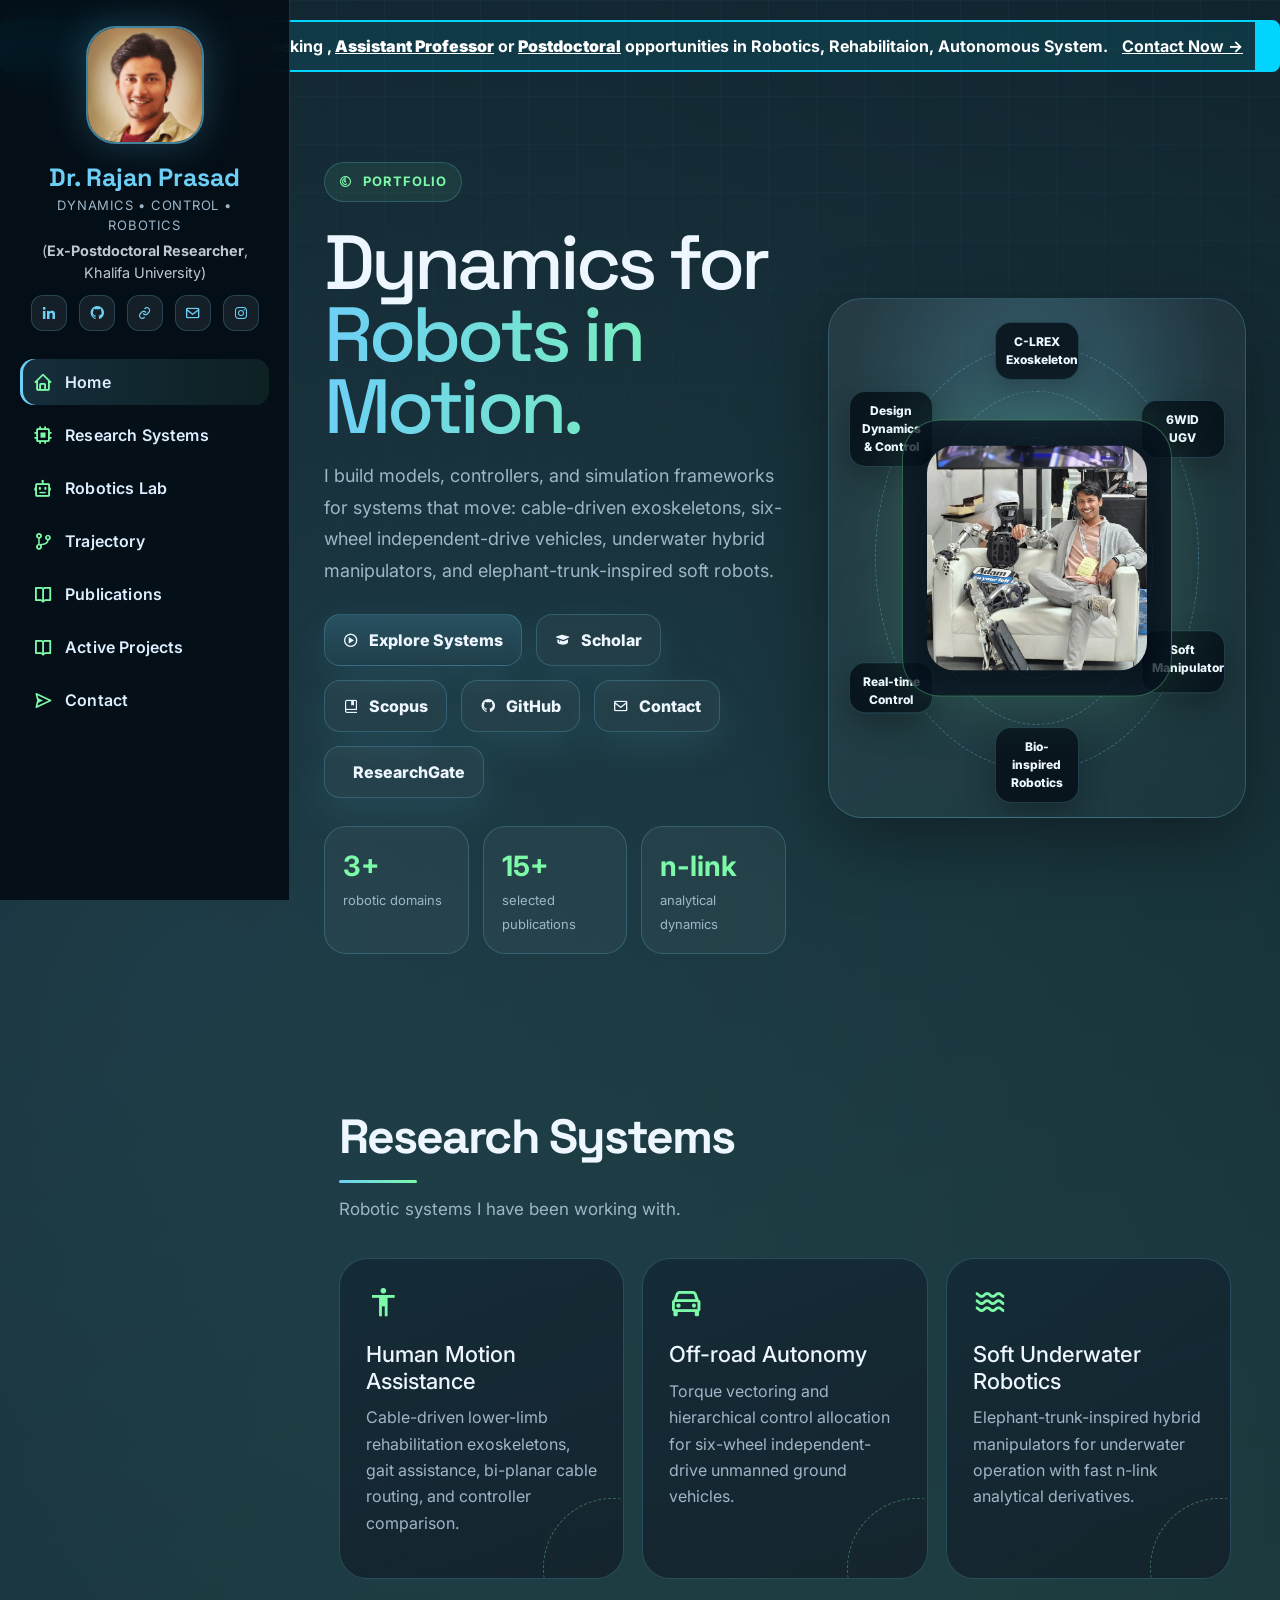
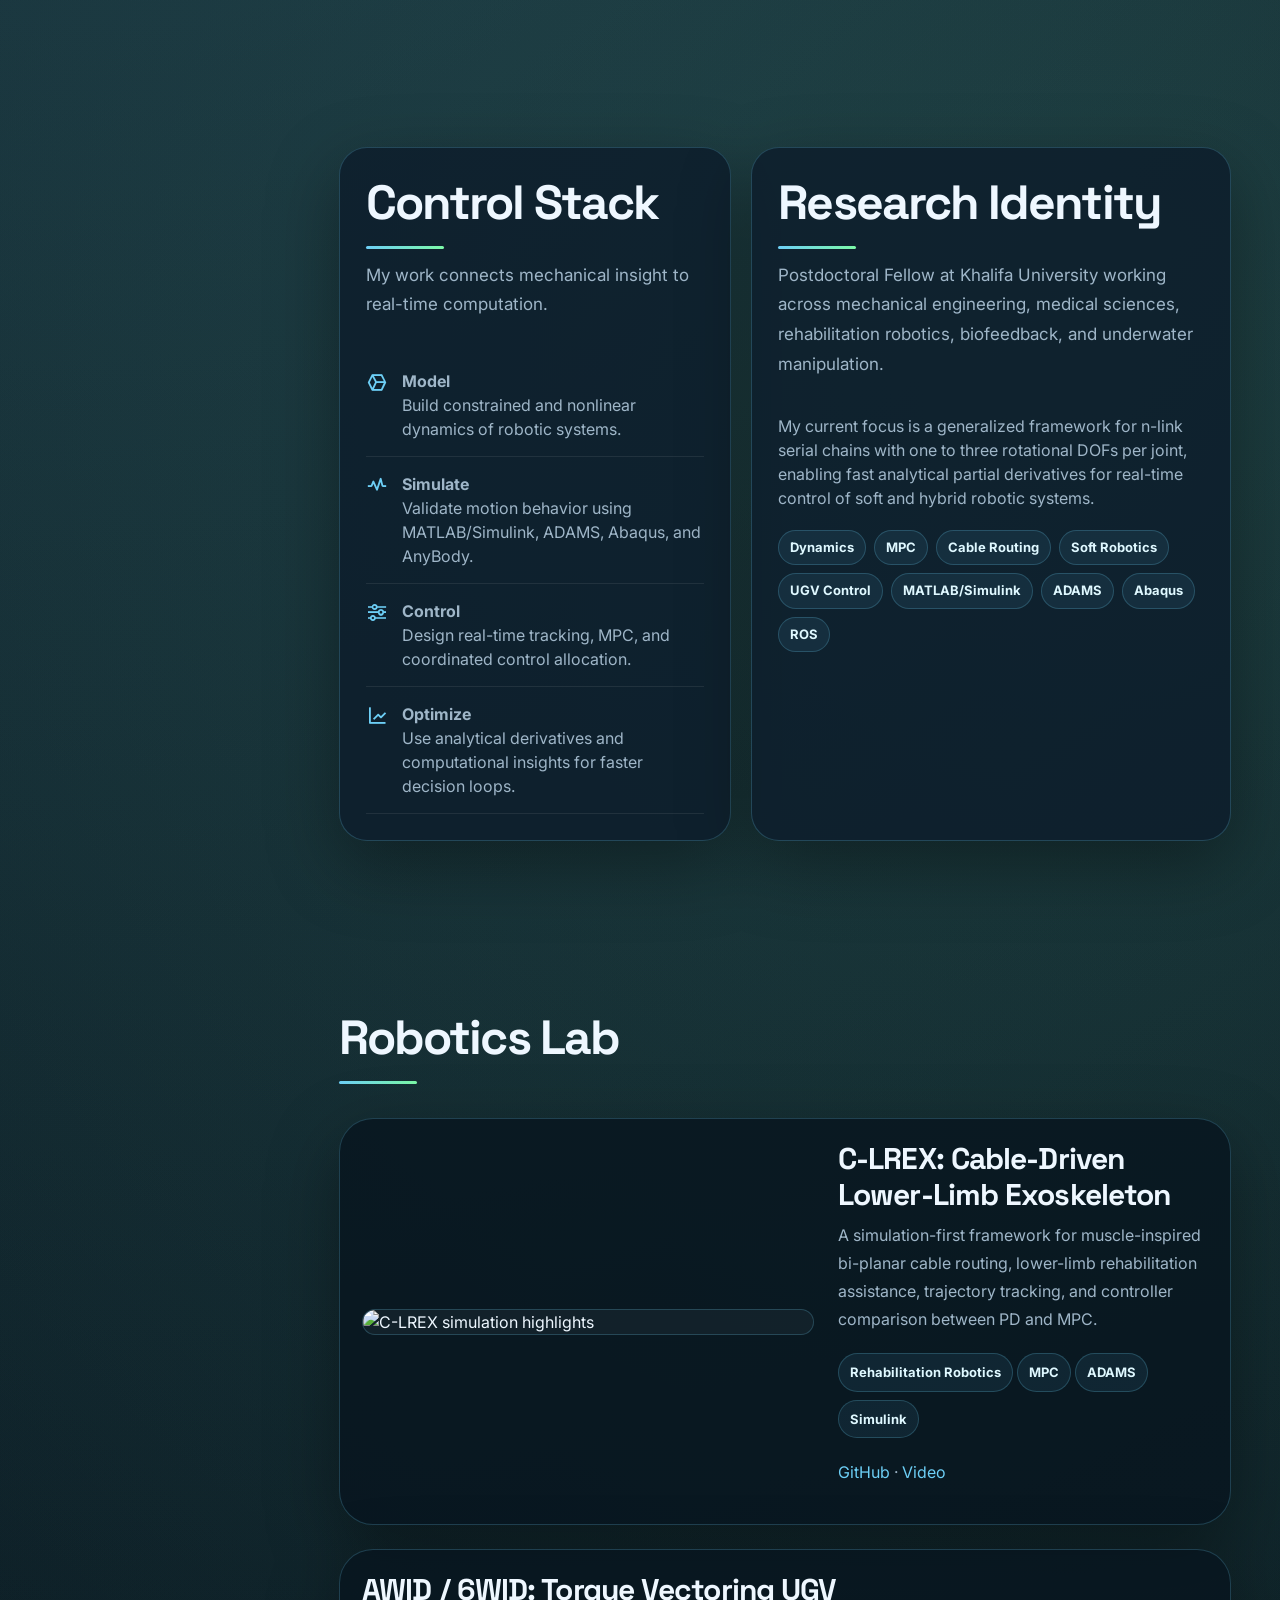
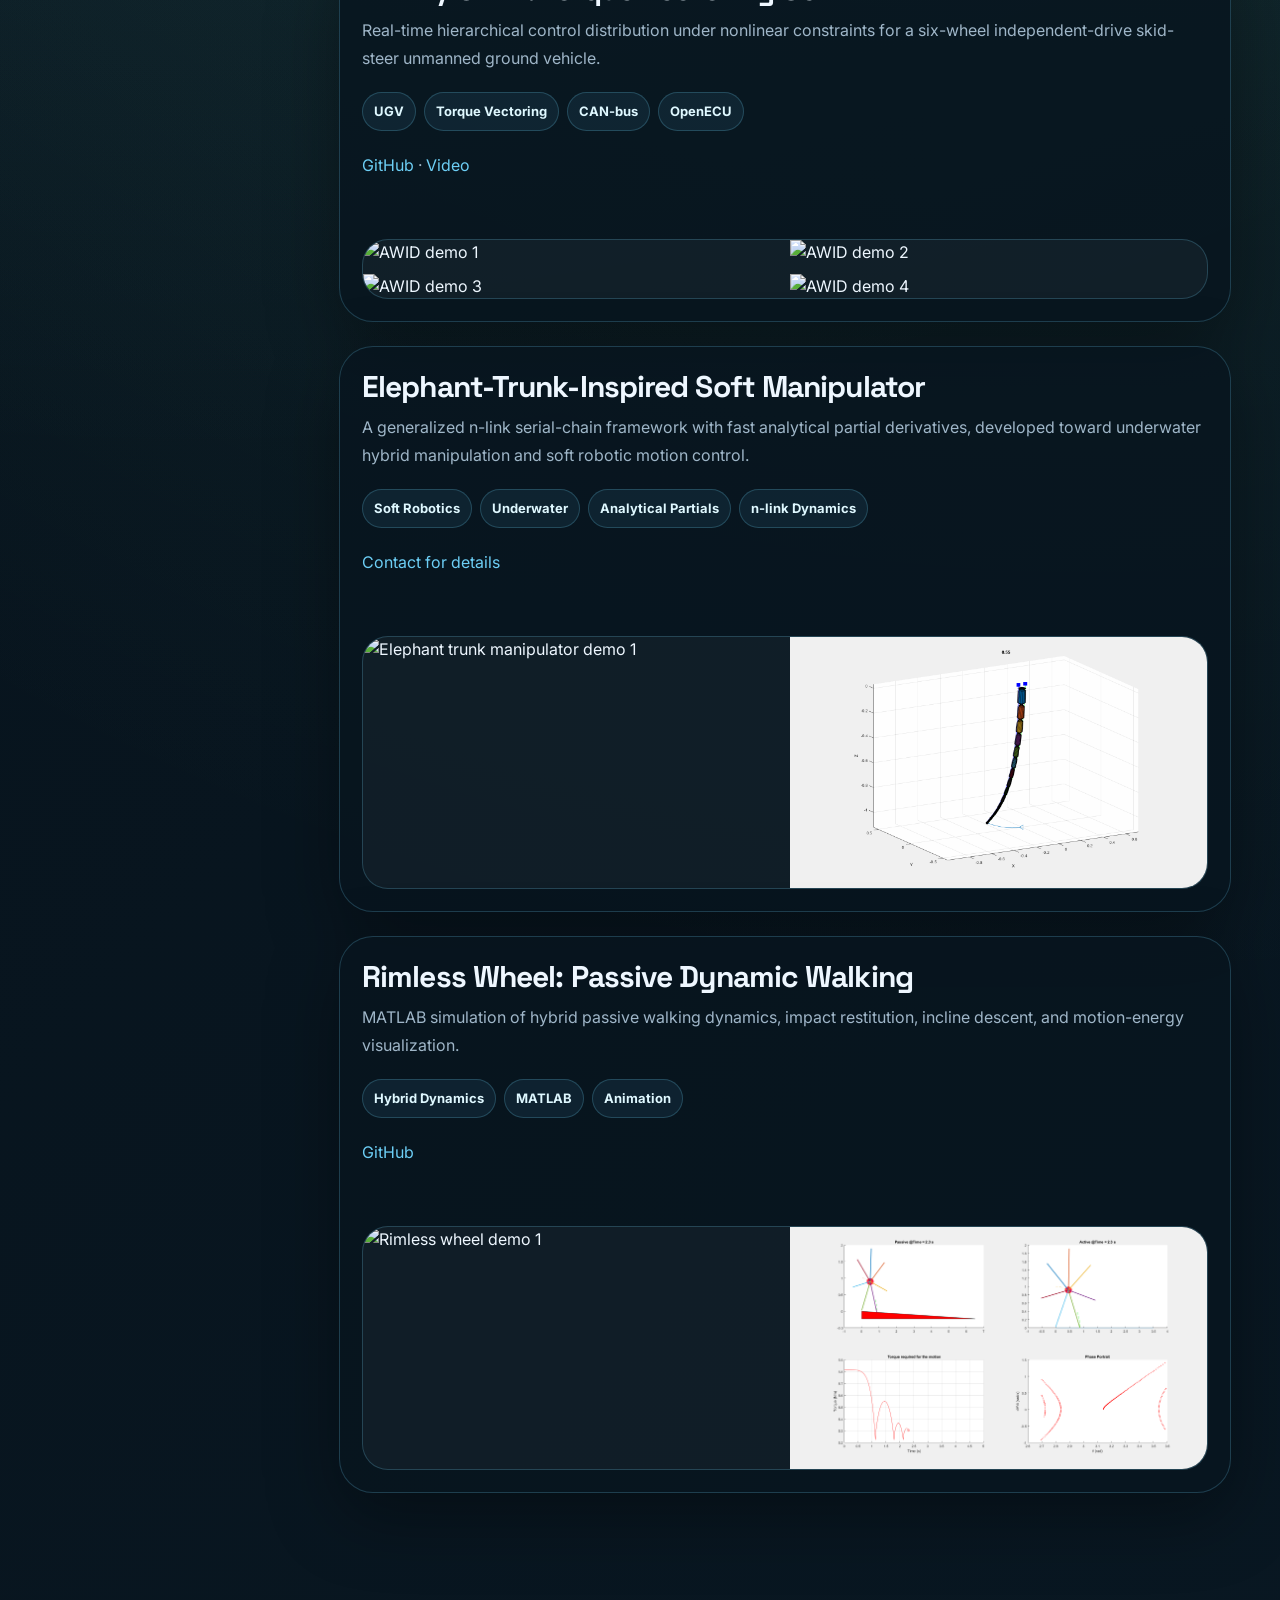
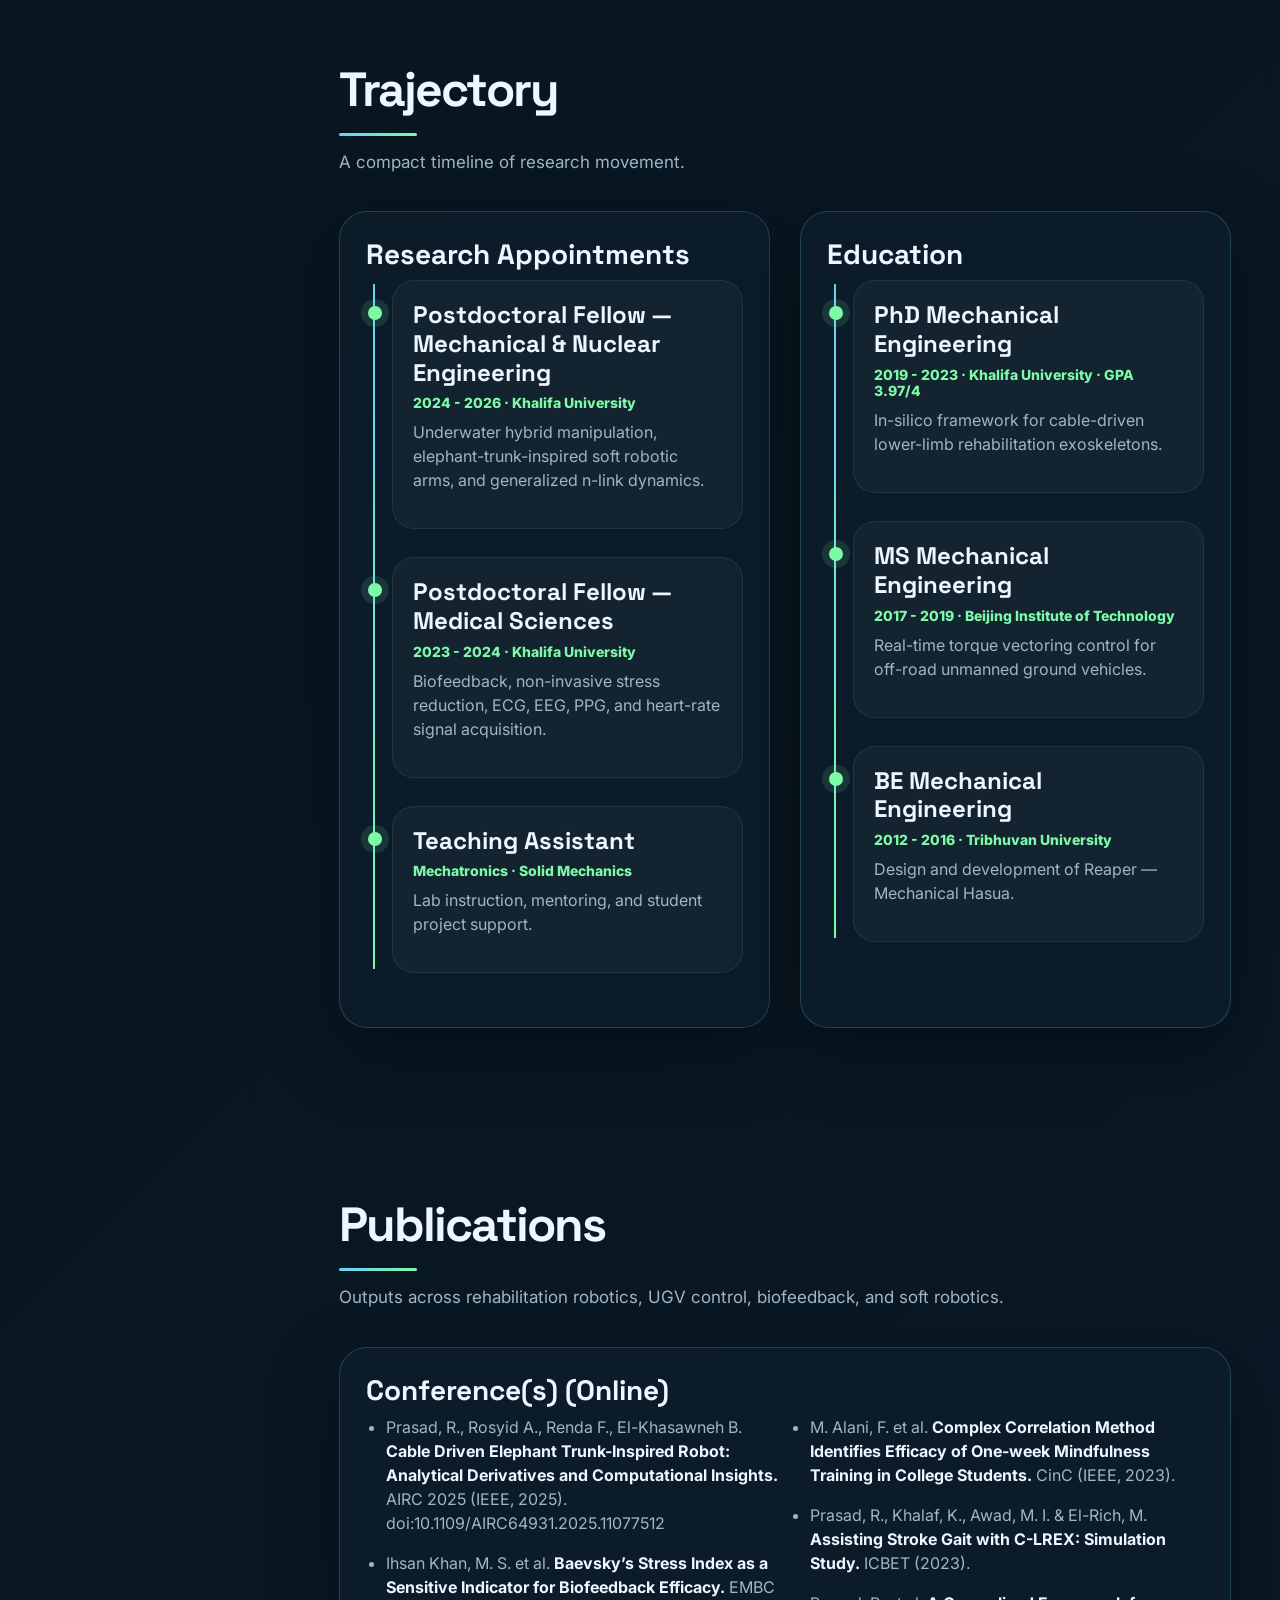
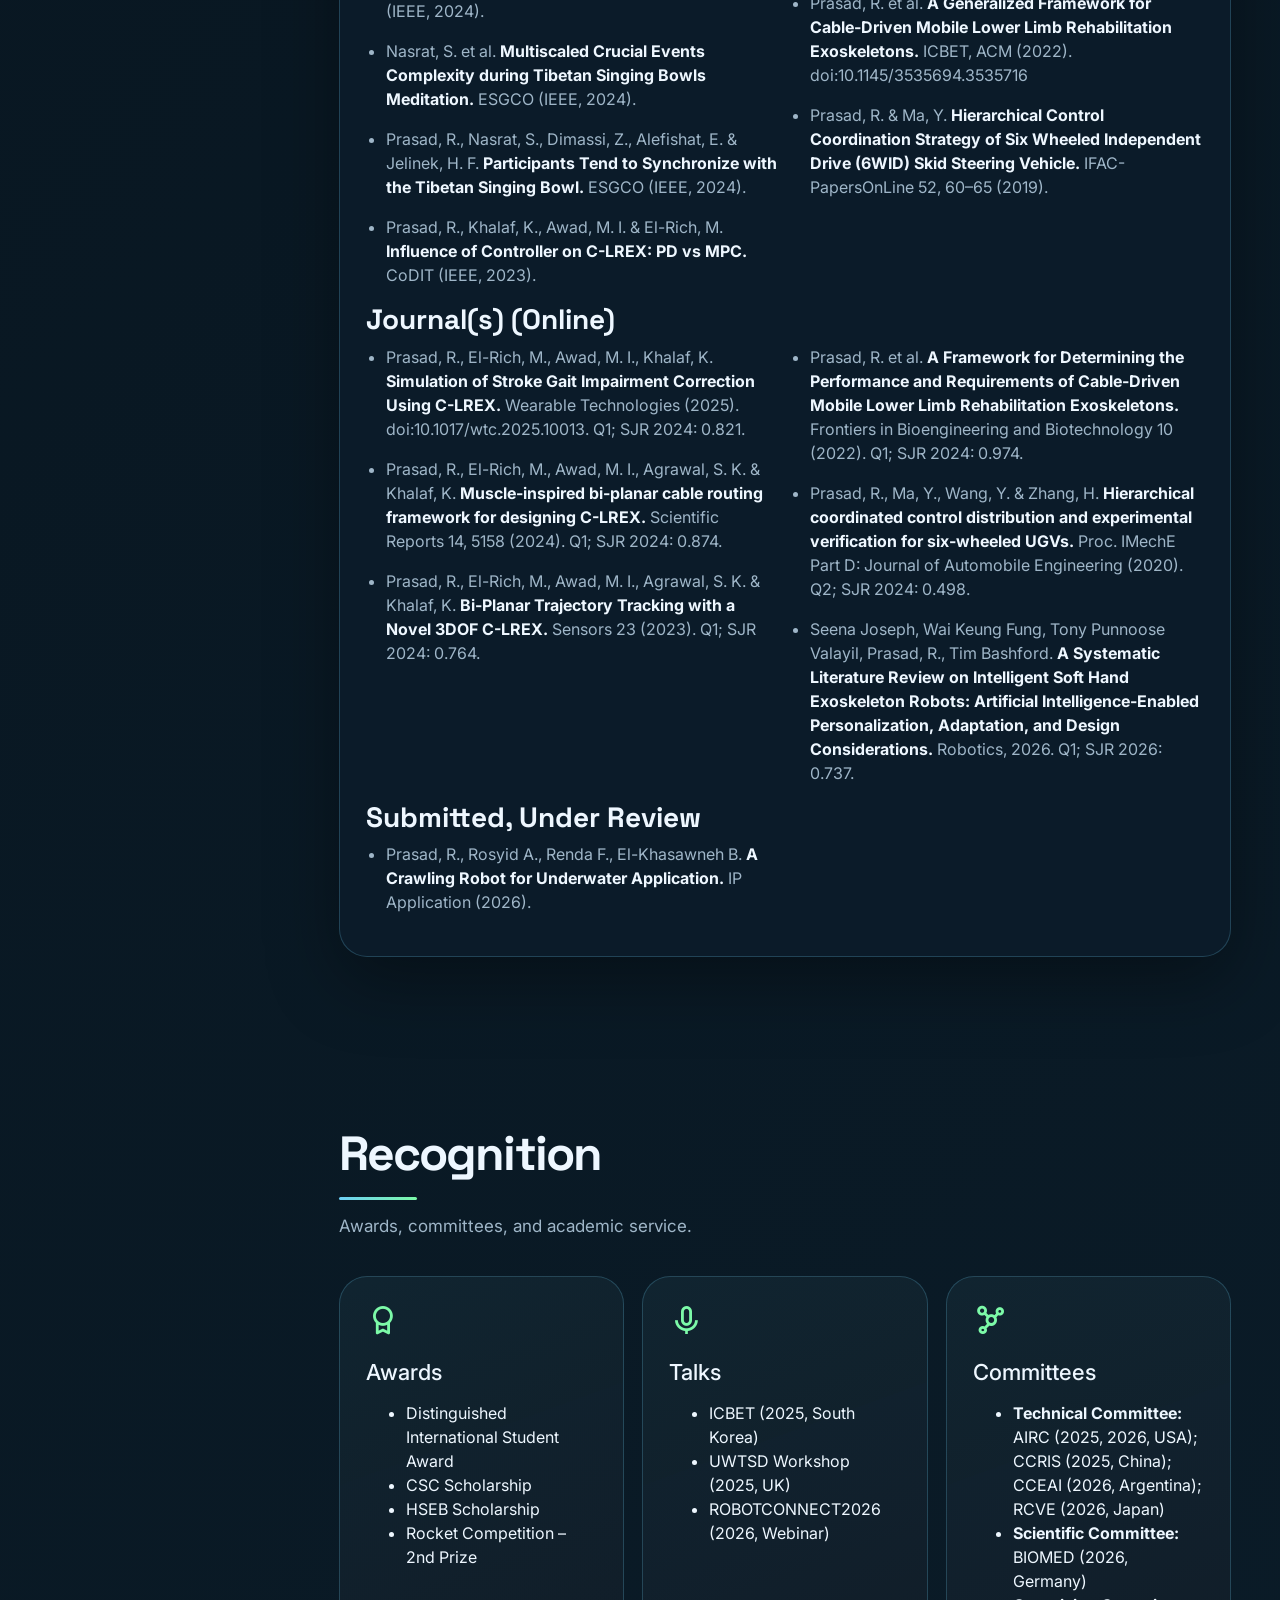
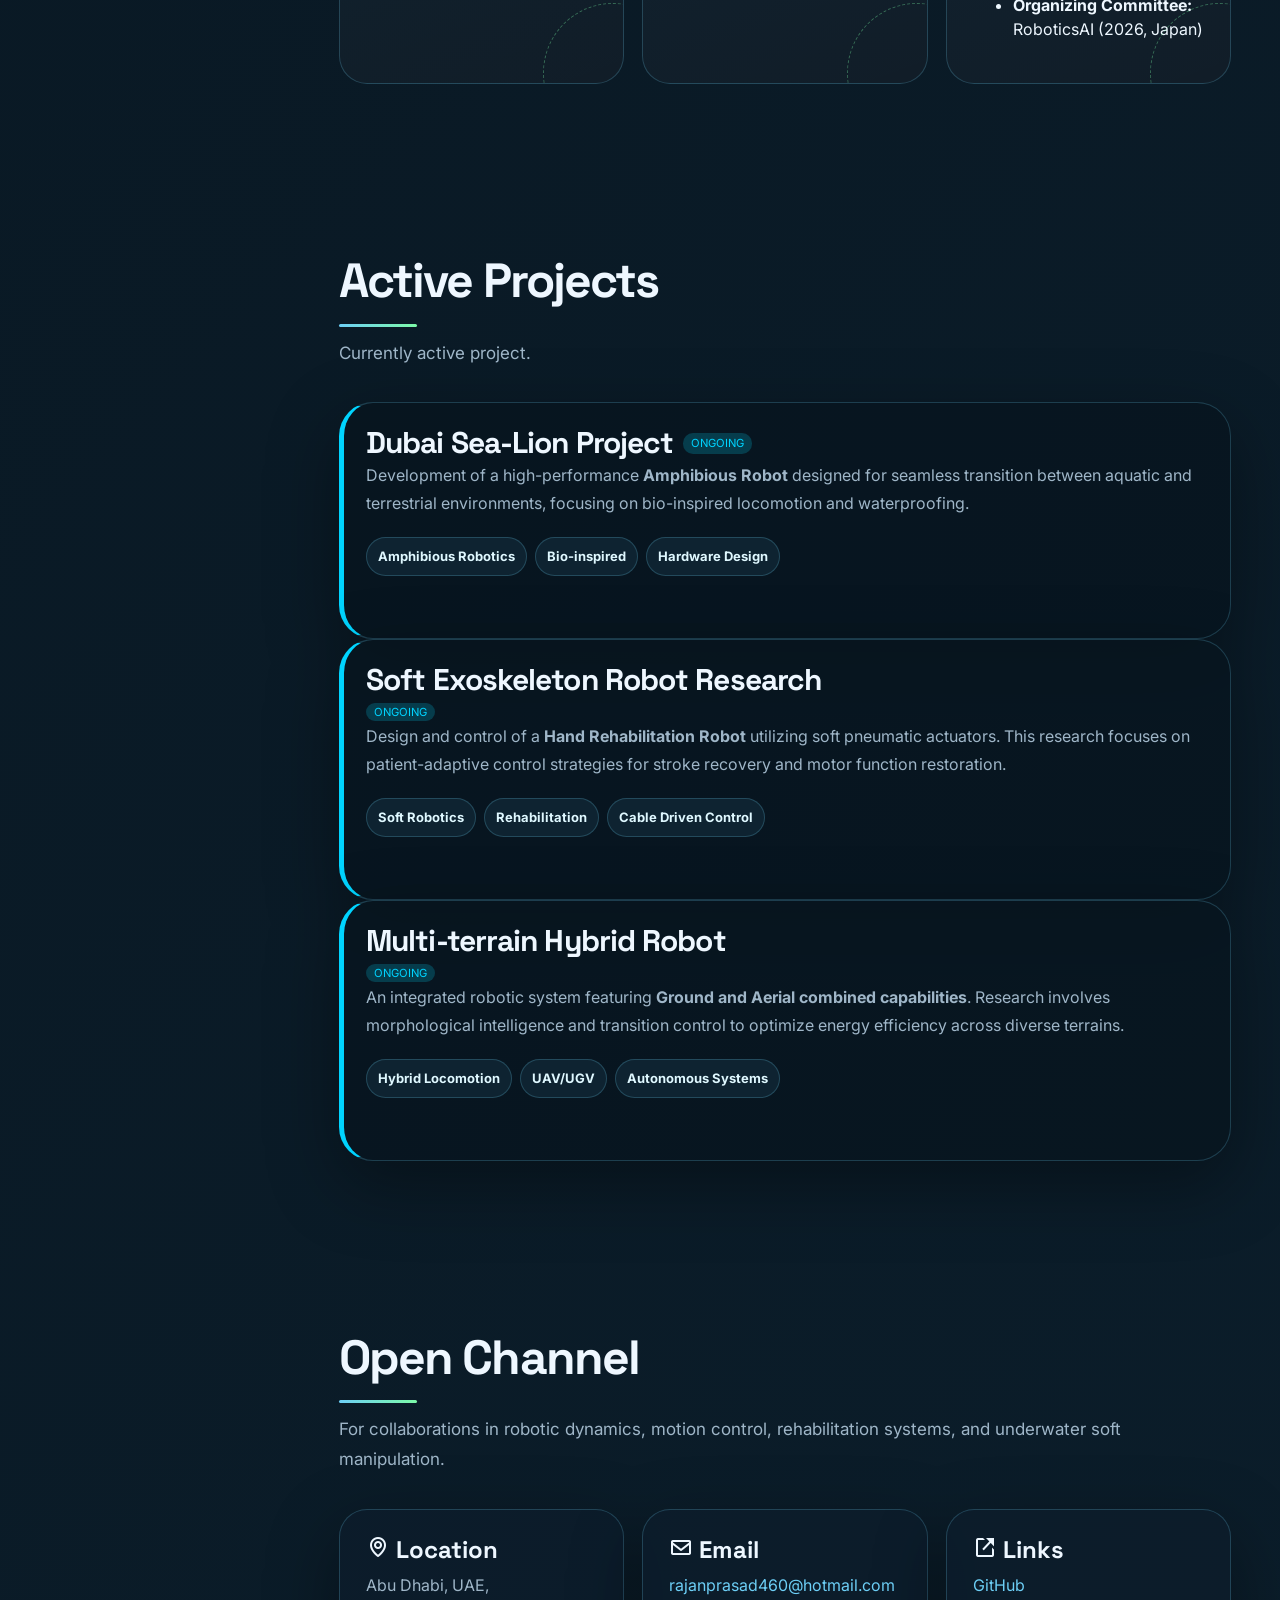
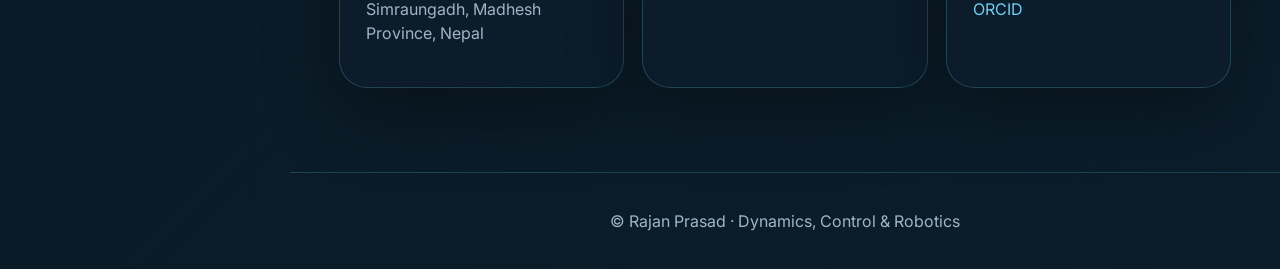
==== test2.html @ cb993a1a "Webpage Layout updated." ====
<!DOCTYPE html>
<html lang="en">
  <head>
    <meta charset="utf-8" />
    <meta content="width=device-width, initial-scale=1.0" name="viewport" />

    <title>Dr. Rajan Prasad | Robotics, Dynamics & Control</title>
    <meta
      content="Research portfolio of Dr. Rajan Prasad — dynamics, control, robotics, exoskeletons, underwater manipulation, and soft robotic systems."
      name="description"
    />
    <meta
      content="Rajan Prasad, robotics, dynamics, motion control, exoskeleton, soft manipulator, C-LREX, AWID, underwater robotics"
      name="keywords"
    />

    <link href="assets/img/favicon.ico" rel="icon" />
    <link href="assets/img/apple-touch-icon.png" rel="apple-touch-icon" />

    <link
      href="https://fonts.googleapis.com/css2?family=Inter:wght@300;400;600;700;800&family=Space+Grotesk:wght@400;600;700&display=swap"
      rel="stylesheet"
    />

    <link
      rel="stylesheet"
      href="https://stackpath.bootstrapcdn.com/bootstrap/4.5.2/css/bootstrap.min.css"
      integrity="sha384-JcKb8q3iqJ61gNV9KGb8thSsNjpSL0n8PARn9HuZOnIxN0hoP+VmmDGMN5t9UJ0Z"
      crossorigin="anonymous"
    />
    <link href="https://cdn.jsdelivr.net/npm/boxicons@2.0.5/css/boxicons.min.css" rel="stylesheet" />
    <link href="assets/vendor/icofont/icofont.min.css" rel="stylesheet" />
    <link href="assets/vendor/aos/aos.css" rel="stylesheet" />

    <style>
      :root {
        --bg: #061018;
        --bg2: #0b1d2a;
        --panel: rgba(13, 29, 43, 0.82);
        --panel2: rgba(255, 255, 255, 0.055);
        --line: rgba(109, 207, 246, 0.22);
        --text: #eef7ff;
        --muted: #9fb6c8;
        --cyan: #6dcff6;
        --green: #7cfaa8;
        --amber: #ffd166;
        --danger: #ff6b6b;
        --shadow: 0 24px 70px rgba(0, 0, 0, 0.35);
      }

      * { box-sizing: border-box; }
      html { scroll-behavior: smooth; }
      body {
        margin: 0;
        font-family: Inter, system-ui, -apple-system, BlinkMacSystemFont, "Segoe UI", sans-serif;
        color: var(--text);
        background:
          radial-gradient(circle at 15% 10%, rgba(109, 207, 246, 0.18), transparent 30%),
          radial-gradient(circle at 85% 20%, rgba(124, 250, 168, 0.12), transparent 28%),
          linear-gradient(135deg, var(--bg), var(--bg2));
        overflow-x: hidden;
      }

      body::before {
        content: "";
        position: fixed;
        inset: 0;
        pointer-events: none;
        opacity: 0.18;
        background-image:
          linear-gradient(rgba(109, 207, 246, 0.22) 1px, transparent 1px),
          linear-gradient(90deg, rgba(109, 207, 246, 0.22) 1px, transparent 1px);
        background-size: 48px 48px;
        mask-image: linear-gradient(to bottom, black, transparent 85%);
        z-index: -2;
      }

      a { color: var(--cyan); text-decoration: none; }
      a:hover { color: var(--green); text-decoration: none; }
	  
		/* Style the typing animation */
		.typed {
		  color: #00f2ff; /* Your new neon color */
		  font-size: 32px; /* Increased from default */
		  font-weight: 600;
		  border-bottom: 2px solid #00f2ff;
		  font-family: 'Orbitron', sans-serif; /* Matches your robotic theme */
		}

		/* Style the blinking cursor */
		.typed-cursor {
		  font-size: 32px; /* Match this to the .typed font-size */
		  color: #00f2ff;
		}



      /* ===== Sidebar ===== */
      #header {
        position: fixed;
        inset: 0 auto 0 0;
        width: 290px;
        z-index: 9997;
        padding: 26px 20px;
        background: rgba(4, 13, 22, 0.94);
        border-right: 1px solid var(--line);
        backdrop-filter: blur(18px);
      }

      .profile { text-align: center; }
      .profile img {
        width: 118px;
        height: 118px;
        object-fit: cover;
        border-radius: 30px !important;
        border: 2px solid rgba(109, 207, 246, 0.6);
        box-shadow: 0 0 40px rgba(109, 207, 246, 0.24);
      }

      .profile h1 {
        margin: 18px 0 4px;
        font-family: "Space Grotesk", Inter, sans-serif;
        font-size: 25px;
        font-weight: 700;
      }

      .profile .role {
        color: var(--muted);
        font-size: 13px;
        letter-spacing: 0.06em;
        text-transform: uppercase;
      }

      .social-links a {
        display: inline-grid;
        place-items: center;
        width: 36px;
        height: 36px;
        margin: 12px 4px 0;
        border-radius: 12px;
        background: rgba(255, 255, 255, 0.07);
        border: 1px solid var(--line);
      }

      .nav-menu { margin-top: 28px; }
      .nav-menu ul { list-style: none; padding: 0; margin: 0; }
      .nav-menu li { margin: 7px 0; }
      .nav-menu a {
        display: flex;
        align-items: center;
        gap: 12px;
        color: #dceeff;
        padding: 11px 13px;
        border-radius: 14px;
        font-weight: 600;
        letter-spacing: 0.01em;
      }
      .nav-menu a:hover,
      .nav-menu .active a {
        background: linear-gradient(90deg, rgba(109, 207, 246, 0.16), rgba(124, 250, 168, 0.08));
        box-shadow: inset 3px 0 0 var(--cyan);
      }
      .nav-menu i { font-size: 20px; color: var(--green); }

      .mobile-nav-toggle { display: none; }

      #main, #hero { margin-left: 290px; }
      section { padding: 84px 34px; }
      .container { max-width: 1180px; }

      /* ===== Hero ===== */
      #hero {
        min-height: 100vh;
        display: grid;
        place-items: center;
        position: relative;
        overflow: hidden;
        padding: 70px 34px;
      }

      .hero-grid {
        display: grid;
        grid-template-columns: 1.05fr 0.95fr;
        gap: 42px;
        align-items: center;
        width: 100%;
        max-width: 1180px;
      }

      .eyebrow {
        display: inline-flex;
        align-items: center;
        gap: 10px;
        padding: 9px 14px;
        border: 1px solid var(--line);
        border-radius: 999px;
        color: var(--green);
        background: rgba(124, 250, 168, 0.08);
        font-weight: 700;
        font-size: 13px;
        letter-spacing: 0.08em;
        text-transform: uppercase;
      }

      .hero-title {
        margin: 24px 0 18px;
        font-family: "Space Grotesk", Inter, sans-serif;
        font-size: clamp(42px, 6vw, 82px);
        line-height: 0.94;
        letter-spacing: -0.05em;
      }

      .hero-title span {
        display: block;
        background: linear-gradient(90deg, var(--cyan), var(--green));
        -webkit-background-clip: text;
        background-clip: text;
        color: transparent;
      }

      .hero-copy {
        max-width: 680px;
        color: var(--muted);
        font-size: 18px;
        line-height: 1.75;
      }

      .hero-actions { display: flex; flex-wrap: wrap; gap: 14px; margin-top: 28px; }
      .btn-robot {
        display: inline-flex;
        align-items: center;
        gap: 10px;
        padding: 13px 18px;
        border-radius: 16px;
        border: 1px solid var(--line);
        background: linear-gradient(180deg, rgba(109, 207, 246, 0.18), rgba(109, 207, 246, 0.06));
        color: var(--text);
        font-weight: 800;
        box-shadow: 0 14px 38px rgba(109, 207, 246, 0.11);
      }
      .btn-robot.alt { background: rgba(255,255,255,0.045); }

      .robot-visual {
        position: relative;
        min-height: 520px;
        border: 1px solid var(--line);
        border-radius: 34px;
        background:
          linear-gradient(145deg, rgba(255,255,255,0.07), rgba(255,255,255,0.02)),
          radial-gradient(circle at 50% 15%, rgba(109,207,246,.25), transparent 38%);
        box-shadow: var(--shadow);
        overflow: hidden;
      }

      .orbit {
        position: absolute;
        inset: 46px;
        border: 1px dashed rgba(109, 207, 246, 0.34);
        border-radius: 50%;
        animation: spin 28s linear infinite;
      }
      .orbit:nth-child(2) { inset: 92px; animation-duration: 20s; animation-direction: reverse; }
      .orbit:nth-child(3) { inset: 138px; animation-duration: 16s; }
      @keyframes spin { to { transform: rotate(360deg); } }

      .robot-core {
        position: absolute;
        left: 50%;
        top: 50%;
        transform: translate(-50%, -50%);
        width: min(270px, 70%);
        aspect-ratio: 1;
        border-radius: 38px;
        border: 1px solid rgba(124, 250, 168, 0.35);
        background: rgba(4, 13, 22, 0.75);
        box-shadow: 0 0 70px rgba(124, 250, 168, 0.16), inset 0 0 40px rgba(109, 207, 246, 0.08);
        display: grid;
        place-items: center;
      }

      .robot-core img {
        width: 82%;
        height: 82%;
        object-fit: cover;
        border-radius: 28px;
        filter: saturate(0.9) contrast(1.1);
      }

      .node {
        position: absolute;
        width: 84px;
        padding: 10px;
        border-radius: 16px;
        border: 1px solid var(--line);
        background: rgba(6, 16, 24, 0.86);
        color: var(--text);
        font-size: 12px;
        font-weight: 800;
        text-align: center;
        box-shadow: 0 12px 30px rgba(0,0,0,.28);
      }
      .node.n1 { left: 24px; top: 72px; }
      .node.n2 { right: 28px; top: 92px; }
      .node.n3 { left: 38px; bottom: 92px; }
      .node.n4 { right: 36px; bottom: 78px; }

      .metric-strip {
        display: grid;
        grid-template-columns: repeat(3, 1fr);
        gap: 14px;
        margin-top: 28px;
      }
      .metric {
        padding: 18px;
        border: 1px solid var(--line);
        border-radius: 22px;
        background: rgba(255,255,255,0.045);
      }
      .metric strong { display: block; font-size: 28px; color: var(--green); }
      .metric span { color: var(--muted); font-size: 13px; }

      /* ===== Common sections ===== */
      .section-title { margin-bottom: 34px; }
      .section-title h2 {
        font-family: "Space Grotesk", Inter, sans-serif;
        font-size: clamp(30px, 4vw, 48px);
        font-weight: 800;
        letter-spacing: -0.04em;
        margin-bottom: 12px;
      }
      .section-title h2::after {
        content: "";
        display: block;
        width: 78px;
        height: 3px;
        margin-top: 14px;
        background: linear-gradient(90deg, var(--cyan), var(--green));
        border-radius: 999px;
      }
      .section-title p { color: var(--muted); max-width: 860px; font-size: 17px; line-height: 1.75; }

      .glass-card {
        height: 100%;
        padding: 26px;
        border: 1px solid var(--line);
        border-radius: 28px;
        background: var(--panel);
        box-shadow: var(--shadow);
      }
      .glass-card h3, .glass-card h4 {
        font-family: "Space Grotesk", Inter, sans-serif;
        font-weight: 700;
      }
      .muted { color: var(--muted); }

      .systems-grid {
        display: grid;
        grid-template-columns: repeat(3, 1fr);
        gap: 18px;
      }
      .system-card {
        padding: 26px;
        min-height: 230px;
        border: 1px solid var(--line);
        border-radius: 28px;
        background:
          linear-gradient(160deg, rgba(109, 207, 246, 0.08), rgba(255,255,255,0.035)),
          rgba(8, 21, 31, 0.78);
        position: relative;
        overflow: hidden;
      }
      .system-card::after {
        content: "";
        position: absolute;
        width: 140px;
        height: 140px;
        right: -60px;
        bottom: -60px;
        border-radius: 50%;
        border: 1px dashed rgba(124, 250, 168, 0.35);
      }
      .system-card i { font-size: 34px; color: var(--green); }
      .system-card h3 { margin: 18px 0 10px; font-size: 22px; }
      .system-card p { color: var(--muted); line-height: 1.65; }

      .lab-map {
        display: grid;
        grid-template-columns: 0.9fr 1.1fr;
        gap: 20px;
        align-items: stretch;
      }
      .signal-list { list-style: none; padding: 0; margin: 0; }
      .signal-list li {
        display: flex;
        gap: 14px;
        padding: 15px 0;
        border-bottom: 1px solid rgba(255,255,255,.08);
        color: var(--muted);
      }
      .signal-list i { color: var(--cyan); font-size: 22px; margin-top: 2px; }

      .project-showcase {
        display: grid;
        gap: 24px;
      }
      .project-card {
        display: grid;
        grid-template-columns: 1.1fr 0.9fr;
        gap: 24px;
        align-items: center;
        padding: 22px;
        border: 1px solid var(--line);
        border-radius: 34px;
        background: rgba(8, 21, 31, 0.82);
        box-shadow: var(--shadow);
      }
      .project-card:nth-child(even) { grid-template-columns: 0.9fr 1.1fr; }
      .project-card:nth-child(even) .project-media { order: 2; }
      .project-card:nth-child(even) .project-info { order: 1; }
      .project-media {
        border-radius: 26px;
        overflow: hidden;
        border: 1px solid var(--line);
        background: rgba(255,255,255,.04);
      }
      .project-media img { width: 100%; display: block; object-fit: contain; }
      .media-grid {
        display: grid;
        grid-template-columns: repeat(2, 1fr);
        gap: 10px;
        padding: 10px;
      }
      .media-grid img { border-radius: 18px; background: #07111a; }
      .project-info h3 {
        font-family: "Space Grotesk", Inter, sans-serif;
        font-size: 30px;
        font-weight: 800;
        letter-spacing: -0.03em;
      }
      .project-info p { color: var(--muted); line-height: 1.75; }
      .chip {
        display: inline-block;
        margin: 4px 4px 4px 0;
        padding: 7px 11px;
        border-radius: 999px;
        border: 1px solid var(--line);
        background: rgba(109,207,246,.08);
        color: #dff8ff;
        font-size: 13px;
        font-weight: 700;
      }

      .timeline {
        position: relative;
        padding-left: 26px;
      }
      .timeline::before {
        content: "";
        position: absolute;
        left: 7px;
        top: 4px;
        bottom: 4px;
        width: 2px;
        background: linear-gradient(var(--cyan), var(--green));
      }
      .time-item {
        position: relative;
        margin-bottom: 28px;
        padding: 20px;
        border-radius: 22px;
        border: 1px solid rgba(255,255,255,.08);
        background: rgba(255,255,255,.035);
      }
      .time-item::before {
        content: "";
        position: absolute;
        left: -25px;
        top: 25px;
        width: 14px;
        height: 14px;
        border-radius: 50%;
        background: var(--green);
        box-shadow: 0 0 0 7px rgba(124,250,168,.12);
      }
      .time-item h4 { color: var(--text); font-weight: 800; }
      .time-item h5 { color: var(--green); font-size: 14px; font-weight: 800; }
      .time-item p, .time-item li { color: var(--muted); }

      .pub-list {
        columns: 2;
        column-gap: 30px;
        padding-left: 20px;
        color: var(--muted);
      }
      .pub-list li { break-inside: avoid; margin-bottom: 16px; }
      .pub-list strong { color: var(--text); }

      .contact-panel {
        display: grid;
        grid-template-columns: repeat(3, 1fr);
        gap: 18px;
      }

      footer {
        margin-left: 290px;
        padding: 36px;
        color: var(--muted);
        text-align: center;
        border-top: 1px solid var(--line);
      }

      @media (max-width: 1199px) {
        #header { transform: translateX(-100%); }
        #main, #hero, footer { margin-left: 0; }
        .mobile-nav-toggle {
          display: grid;
          position: fixed;
          right: 18px;
          top: 18px;
          z-index: 9999;
          width: 46px;
          height: 46px;
          place-items: center;
          border: 1px solid var(--line);
          border-radius: 14px;
          color: var(--text);
          background: rgba(4, 13, 22, 0.9);
        }
        body.mobile-nav-active #header { transform: translateX(0); transition: 0.3s ease; }
      }

      @media (max-width: 992px) {
        .hero-grid, .lab-map, .project-card, .project-card:nth-child(even), .contact-panel {
          grid-template-columns: 1fr;
        }
        .project-card:nth-child(even) .project-media,
        .project-card:nth-child(even) .project-info { order: initial; }
        .systems-grid { grid-template-columns: repeat(2, 1fr); }
        .robot-visual { min-height: 430px; }
      }

      @media (max-width: 640px) {
        section, #hero { padding-left: 18px; padding-right: 18px; }
        .systems-grid, .metric-strip { grid-template-columns: 1fr; }
        .pub-list { columns: 1; }
        .media-grid { grid-template-columns: 1fr; }
        .robot-visual { min-height: 360px; }
        .node { display: none; }
      }
	  
	  	<!-- Add this small animation to your CSS file or a <style> block -->

		@keyframes pulse {
		  0% { transform: scale(0.98); box-shadow: 0 0 0 0 rgba(0, 212, 255, 0.7); }
		  70% { transform: scale(1); box-shadow: 0 0 0 10px rgba(0, 212, 255, 0); }
		  100% { transform: scale(0.98); box-shadow: 0 0 0 0 rgba(0, 212, 255, 0); }
		}
		
		@keyframes blinker {
		  50% {
			opacity: 0.3;
			box-shadow: 0 0 20px #00d4ff;
		  }
}
		
    </style>
  </head>

  <body>
    <button type="button" class="mobile-nav-toggle d-xl-none">
      <i class="icofont-navigation-menu"></i>
    </button>

    <header id="header">
      <div class="profile">
        <img src="assets/me.jpg" alt="Portrait of Rajan Prasad" />
		<h1><a href="#hero">Dr. Rajan Prasad</a></h1>
		<div class="role">Dynamics • Control • Robotics</div>
		<div class="current-location" style="font-size: 0.9rem; opacity: 0.8; margin-top: 5px;">
		  (<b>Ex-Postdoctoral Researcher</b>, Khalifa University)
		</div>
		<div class="social-links text-center">
		  <a href="https://www.linkedin.com/in/rajanprasad460/" target="_blank" rel="noopener"><i class="bx bxl-linkedin"></i></a>
		  <a href="https://github.com/rajanprasad460" target="_blank" rel="noopener"><i class="bx bxl-github"></i></a>
		  <a href="https://orcid.org/0000-0003-3091-7138" target="_blank" rel="noopener"><i class="bx bx-link"></i></a>
		  <a href="mailto:rajanprasad460@hotmail.com"><i class="bx bx-envelope"></i></a>
		  <a href="https://instagram.com/rajan.prasad.460" target="_blank" rel="noopener"><i class="bx bxl-instagram"></i></a>
		</div>
      </div>

      <nav class="nav-menu">
        <ul>
          <li class="active"><a href="#hero"><i class="bx bx-home"></i><span>Home</span></a></li>
          <li><a href="#systems"><i class="bx bx-chip"></i><span>Research Systems</span></a></li>
          <li><a href="#projects"><i class="bx bx-bot"></i><span>Robotics Lab</span></a></li>
          <li><a href="#trajectory"><i class="bx bx-git-branch"></i><span>Trajectory</span></a></li>
          <li><a href="#publications"><i class="bx bx-book-open"></i><span>Publications</span></a></li>
		  <li><a href="#active-projects"><i class="bx bx-book-open"></i><span>Active Projects</span></a></li>
          <li><a href="#contact"><i class="bx bx-send"></i><span>Contact</span></a></li>
        </ul>
      </nav>
    </header>

	<!-- Recruitment Notice Banner 
	<div class="hiring-notice" style="background: rgba(0, 212, 255, 0.1); border: 1px solid #00d4ff; padding: 12px; text-align: center; border-radius: 8px; margin: 20px auto; max-width: 1200px; border-left: 125px solid #00d4ff;">
	  <p style="margin: 0; color: #e0e0e0; font-size: 0.95rem; font-weight: 500;">
		<span style="display: inline-block; width: 10px; height: 10px; background-color: #00d4ff; border-radius: 50%; margin-right: 10px; animation: pulse 2s infinite;"></span>
		Currently seeking <strong>Assistant Professor</strong> or <strong>Postdoctoral</strong> opportunities in Robotics, Rehabilitaion, Autonomous Systems. 
		<a href="mailto:rajanprasad460@hotmail.com" style="color: #00d4ff; text-decoration: none; margin-left: 10px; border-bottom: 1px dashed #00d4ff;">Get in Touch &rarr;</a>
	  </p>
	</div> -->
	
	
		<div class="hiring-notice" style="
			background: rgba(0, 212, 255, 0.1); 
			border: 2px solid #00d4ff; 
			padding: 12px; 
			text-align: right; 
			border-radius: 8px; 
			margin: 20px auto; 
			max-width: 1500px; 
			border-left: 125px solid #00d4ff;
			border-right: 25px solid #00d4ff;
			animation: blinker 1.5s linear infinite;
		">
		  <p style="margin: 0; color: #fff; font-weight: bold; font-size: 1rem;">
			🚀 Currently seeking ,<b> <u>Assistant Professor</u></b> or <b><u>Postdoctoral</u></b> opportunities in Robotics, Rehabilitaion, Autonomous System.
			<a href="mailto:rajanprasad460@hotmail.com" style="color: #fff; text-decoration: underline; margin-left: 10px;">Contact Now &rarr;</a>
		  </p>
		</div>
			

    <section id="hero">
      <div class="hero-grid">
        <div data-aos="fade-right">
          <div class="eyebrow"><i class="bx bx-radar"></i>Portfolio</div>
		  <div class="hero-container" data-aos="fade-in">
			<p>
			<span
            class="typed"
            data-typed-items="Postdoctoral Fellow, Design Dynamics & Control, Robotics Researcher, Mechanical Engineer, Exoskeleton Researcher, Manipulator Researcher"
			</span>
        </p>
      </div>
          <h1 class="hero-title">Dynamics for <span>Robots in Motion.</span></h1>
		  
          <p class="hero-copy">
            I build models, controllers, and simulation frameworks for systems that move:
            cable-driven exoskeletons, six-wheel independent-drive vehicles, underwater hybrid manipulators,
            and elephant-trunk-inspired soft robots.
          </p>
			<div class="hero-actions">
			  <a class="btn-robot" href="#projects"><i class="bx bx-play-circle"></i> Explore Systems</a>
			  <a class="btn-robot alt" href="https://scholar.google.com/citations?user=I253qyAAAAAJ&hl=en" target="_blank" rel="noopener"><i class="bx bxs-graduation"></i> Scholar</a>
			  <a class="btn-robot alt" href="https://www.scopus.com/authid/detail.uri?authorId=57212165779" target="_blank" rel="noopener"><i class="bx bx-book-bookmark"></i> Scopus</a>
			  <a class="btn-robot alt" href="https://github.com/rajanprasad460" target="_blank" rel="noopener"><i class="bx bxl-github"></i> GitHub</a>
			  <a class="btn-robot alt" href="mailto:rajanprasad460@hotmail.com"><i class="bx bx-envelope"></i> Contact</a>
			  <a class="btn-robot alt" href="https://www.researchgate.net/profile/Rajan-Prasad-2" target="_blank" rel="noopener">
			  <i class="bx bxl-researchgate"></i> ResearchGate
			</a>
			</div>
          <div class="metric-strip">
            <div class="metric"><strong>3+</strong><span>robotic domains</span></div>
            <div class="metric"><strong>15+</strong><span>selected publications</span></div>
            <div class="metric"><strong>n-link</strong><span>analytical dynamics</span></div>
          </div>
        </div>

			<div class="robot-visual" data-aos="fade-left">
			  <div class="orbit"></div>
			  <div class="orbit"></div>
			  <div class="orbit"></div>

			  <!-- Node 1: Top Center -->
			  <div class="node n1" style="position: absolute; top: 10%; left: 50%; transform: translate(-50%, -50%);">
				C-LREX<br />Exoskeleton
			  </div>

			  <!-- Node 2: Top Right -->
			  <div class="node n2" style="position: absolute; top: 25%; left: 85%; transform: translate(-50%, -50%);">
				6WID<br />UGV
			  </div>

			  <!-- Node 3: Bottom Right -->
			  <div class="node n3" style="position: absolute; top: 70%; left: 85%; transform: translate(-50%, -50%);">
				Soft<br />Manipulator
			  </div>

			  <!-- Node 6: Bottom Center (NEW) -->
			  <div class="node n6" style="position: absolute; top: 90%; left: 50%; transform: translate(-50%, -50%); text-align: center;">
				Bio-inspired<br />Robotics
			  </div>

			  <!-- Node 4: Bottom Left -->
			  <div class="node n4" style="position: absolute; top: 75%; left: 15%; transform: translate(-50%, -50%);">
				Real-time<br />Control
			  </div>

			  <!-- Node 5: Top Left -->
			  <div class="node n5" style="position: absolute; top: 25%; left: 15%; transform: translate(-50%, -50%); text-align: center;">
				Design <br/>Dynamics <br/>& Control 
			  </div>

			  <div class="robot-core">
				<img src="assets/research.png" alt="Research"/>
			  </div>
			</div>
			
    </section>

    <main id="main">
      <section id="systems">
        <div class="container">
          <div class="section-title" data-aos="fade-up">
            <h2>Research Systems</h2>
            <p>
              Robotic systems I have been working with.
            </p>
          </div>

          <div class="systems-grid">
            <article class="system-card" data-aos="fade-up">
              <i class="bx bx-body"></i>
              <h3>Human Motion Assistance</h3>
              <p>Cable-driven lower-limb rehabilitation exoskeletons, gait assistance, bi-planar cable routing, and controller comparison.</p>
            </article>
            <article class="system-card" data-aos="fade-up" data-aos-delay="100">
              <i class="bx bx-car"></i>
              <h3>Off-road Autonomy</h3>
              <p>Torque vectoring and hierarchical control allocation for six-wheel independent-drive unmanned ground vehicles.</p>
            </article>
            <article class="system-card" data-aos="fade-up" data-aos-delay="200">
              <i class="bx bx-water"></i>
              <h3>Soft Underwater Robotics</h3>
              <p>Elephant-trunk-inspired hybrid manipulators for underwater operation with fast n-link analytical derivatives.</p>
            </article>
          </div>
        </div>
      </section>

      <section id="approach">
        <div class="container">
          <div class="lab-map">
            <div class="glass-card" data-aos="fade-right">
              <div class="section-title">
                <h2>Control Stack</h2>
                <p>My work connects mechanical insight to real-time computation.</p>
              </div>
              <ul class="signal-list">
                <li><i class="bx bx-cube-alt"></i><span><strong>Model</strong><br />Build constrained and nonlinear dynamics of robotic systems.</span></li>
                <li><i class="bx bx-pulse"></i><span><strong>Simulate</strong><br />Validate motion behavior using MATLAB/Simulink, ADAMS, Abaqus, and AnyBody.</span></li>
                <li><i class="bx bx-slider-alt"></i><span><strong>Control</strong><br />Design real-time tracking, MPC, and coordinated control allocation.</span></li>
                <li><i class="bx bx-line-chart"></i><span><strong>Optimize</strong><br />Use analytical derivatives and computational insights for faster decision loops.</span></li>
              </ul>
            </div>

            <div class="glass-card" data-aos="fade-left">
              <div class="section-title">
                <h2>Research Identity</h2>
                <p>
                  Postdoctoral Fellow at Khalifa University working across mechanical engineering, medical sciences,
                  rehabilitation robotics, biofeedback, and underwater manipulation.
                </p>
              </div>
              <p class="muted">
                My current focus is a generalized framework for n-link serial chains with one to three rotational DOFs per joint,
                enabling fast analytical partial derivatives for real-time control of soft and hybrid robotic systems.
              </p>
              <p>
                <span class="chip">Dynamics</span>
                <span class="chip">MPC</span>
                <span class="chip">Cable Routing</span>
                <span class="chip">Soft Robotics</span>
                <span class="chip">UGV Control</span>
                <span class="chip">MATLAB/Simulink</span>
                <span class="chip">ADAMS</span>
                <span class="chip">Abaqus</span>
				<span class="chip">ROS</span>
              </p>
            </div>
          </div>
        </div>
      </section>

      <section id="projects">
        <div class="container">
          <div class="section-title" data-aos="fade-up">
            <h2>Robotics Lab</h2>
          </div>

          <div class="project-showcase">
            <article class="project-card" data-aos="fade-up">
              <div class="project-media">
                <img src="assets/projects/c-lrex/1.gif" alt="C-LREX simulation highlights" />
              </div>
              <div class="project-info">
                <h3>C-LREX: Cable-Driven Lower-Limb Exoskeleton</h3>
                <p>
                  A simulation-first framework for muscle-inspired bi-planar cable routing, lower-limb rehabilitation assistance,
                  trajectory tracking, and controller comparison between PD and MPC.
                </p>
                <p><span class="chip">Rehabilitation Robotics</span><span class="chip">MPC</span><span class="chip">ADAMS</span><span class="chip">Simulink</span></p>
                <p><a href="https://github.com/rajanprasad460/C-LREX-Tool" target="_blank" rel="noopener">GitHub</a> · <a href="https://www.youtube.com/watch?v=mZxa3f_iGNA" target="_blank" rel="noopener">Video</a></p>
              </div>
            </article>

			<!-- Added !important to flex-direction to force the stack -->
			<article class="project-card" data-aos="fade-up" style="display: flex !important; flex-direction: column !important;">
			  
			  <!-- Text on TOP -->
			  <div class="project-info" style="width: 100%; margin-bottom: 20px;">
				<h3>AWID / 6WID: Torque Vectoring UGV</h3>
				<p>
				  Real-time hierarchical control distribution under nonlinear constraints for a six-wheel independent-drive
				  skid-steer unmanned ground vehicle.
				</p>
				<p>
				  <span class="chip">UGV</span>
				  <span class="chip">Torque Vectoring</span>
				  <span class="chip">CAN-bus</span>
				  <span class="chip">OpenECU</span>
				</p>
				<p>
				  <a href="https://github.com/rajanprasad460/AWID-Vehicle" target="_blank" rel="noopener">GitHub</a> · 
				  <a href="https://www.youtube.com/watch?v=47w8Ac2L7tg" target="_blank" rel="noopener">Video</a>
				</p>
			  </div>

			  <!-- Images BELOW in 2x2 Grid -->
			  <div class="project-media" style="display: grid !important; grid-template-columns: 1fr 1fr !important; gap: 10px; width: 100%;">
				<img src="assets/projects/awid/1.gif" alt="AWID demo 1" style="width: 100%; height: auto;" />
				<img src="assets/projects/awid/2.gif" alt="AWID demo 2" style="width: 100%; height: auto;" />
				<img src="assets/projects/awid/3.gif" alt="AWID demo 3" style="width: 100%; height: auto;" />
				<img src="assets/projects/awid/4.gif" alt="AWID demo 4" style="width: 100%; height: auto;" />
			  </div>

			</article>

			<!-- Elephant-Trunk-Inspired Soft Manipulator -->
			<article class="project-card" data-aos="fade-up" style="display: flex !important; flex-direction: column !important;">
			  
			  <!-- Text on TOP -->
			  <div class="project-info" style="width: 100%; margin-bottom: 20px;">
				<h3>Elephant-Trunk-Inspired Soft Manipulator</h3>
				<p>
				  A generalized n-link serial-chain framework with fast analytical partial derivatives, developed toward
				  underwater hybrid manipulation and soft robotic motion control.
				</p>
				<p>
				  <span class="chip">Soft Robotics</span>
				  <span class="chip">Underwater</span>
				  <span class="chip">Analytical Partials</span>
				  <span class="chip">n-link Dynamics</span>
				</p>
				<p><a href="mailto:rajanprasad460@hotmail.com">Contact for details</a></p>
			  </div>

			  <!-- Images BELOW (1x2 Grid) -->
			  <div class="project-media" style="display: grid !important; grid-template-columns: 1fr 1fr !important; gap: 10px; width: 100%;">
				<img src="assets/projects/elephant-trunk/1.gif" alt="Elephant trunk manipulator demo 1" style="width: 100%; height: auto;" />
				<img src="assets/projects/elephant-trunk/2.gif" alt="Elephant trunk manipulator demo 2" style="width: 100%; height: auto;" />
			  </div>
			</article>

			<!-- Rimless Wheel: Passive Dynamic Walking -->
			<article class="project-card" data-aos="fade-up" style="display: flex !important; flex-direction: column !important;">
			  
			  <!-- Text on TOP -->
			  <div class="project-info" style="width: 100%; margin-bottom: 20px;">
				<h3>Rimless Wheel: Passive Dynamic Walking</h3>
				<p>
				  MATLAB simulation of hybrid passive walking dynamics, impact restitution, incline descent,
				  and motion-energy visualization.
				</p>
				<p>
				  <span class="chip">Hybrid Dynamics</span>
				  <span class="chip">MATLAB</span>
				  <span class="chip">Animation</span>
				</p>
				<p><a href="https://github.com/rajanprasad460/RimLessWheel" target="_blank" rel="noopener">GitHub</a></p>
			  </div>

			  <!-- Images BELOW (1x2 Grid) -->
			  <div class="project-media" style="display: grid !important; grid-template-columns: 1fr 1fr !important; gap: 10px; width: 100%;">
				<img src="assets/projects/rimless-wheel/1.gif" alt="Rimless wheel demo 1" style="width: 100%; height: auto;" />
				<img src="assets/projects/rimless-wheel/2.gif" alt="Rimless wheel demo 2" style="width: 100%; height: auto;" />
			  </div>
			</article>
			
			
          </div>
        </div>
      </section>



      <section id="trajectory">
        <div class="container">
          <div class="section-title" data-aos="fade-up">
            <h2>Trajectory</h2>
            <p>A compact timeline of research movement.</p>
          </div>

          <div class="row">
            <div class="col-lg-6" data-aos="fade-up">
              <div class="glass-card">
                <h3>Research Appointments</h3>
                <div class="timeline">
                  <div class="time-item">
                    <h4>Postdoctoral Fellow — Mechanical &amp; Nuclear Engineering</h4>
                    <h5>2024 - 2026 · Khalifa University</h5>
                    <p>Underwater hybrid manipulation, elephant-trunk-inspired soft robotic arms, and generalized n-link dynamics.</p>
                  </div>
                  <div class="time-item">
                    <h4>Postdoctoral Fellow — Medical Sciences</h4>
                    <h5>2023 - 2024 · Khalifa University</h5>
                    <p>Biofeedback, non-invasive stress reduction, ECG, EEG, PPG, and heart-rate signal acquisition.</p>
                  </div>
                  <div class="time-item">
                    <h4>Teaching Assistant</h4>
                    <h5>Mechatronics · Solid Mechanics</h5>
                    <p>Lab instruction, mentoring, and student project support.</p>
                  </div>
                </div>
              </div>
            </div>

            <div class="col-lg-6" data-aos="fade-up" data-aos-delay="100">
              <div class="glass-card">
                <h3>Education</h3>
                <div class="timeline">
                  <div class="time-item">
                    <h4>PhD Mechanical Engineering</h4>
                    <h5>2019 - 2023 · Khalifa University · GPA 3.97/4</h5>
                    <p>In-silico framework for cable-driven lower-limb rehabilitation exoskeletons.</p>
                  </div>
                  <div class="time-item">
                    <h4>MS Mechanical Engineering</h4>
                    <h5>2017 - 2019 · Beijing Institute of Technology</h5>
                    <p>Real-time torque vectoring control for off-road unmanned ground vehicles.</p>
                  </div>
                  <div class="time-item">
                    <h4>BE Mechanical Engineering</h4>
                    <h5>2012 - 2016 · Tribhuvan University</h5>
                    <p>Design and development of Reaper — Mechanical Hasua.</p>
                  </div>
                </div>
              </div>
            </div>
          </div>
        </div>
      </section>

      <section id="publications">
        <div class="container">
          <div class="section-title" data-aos="fade-up">
            <h2>Publications</h2>
            <p>Outputs across rehabilitation robotics, UGV control, biofeedback, and soft robotics.</p>
          </div>
          <div class="glass-card" data-aos="fade-up">
			<div class="publications">
			  
			  <h3>Conference(s) (Online)</h3>
			  <ul class="pub-list">
				<li>Prasad, R., Rosyid A., Renda F., El-Khasawneh B. <strong>Cable Driven Elephant Trunk-Inspired Robot: Analytical Derivatives and Computational Insights.</strong> AIRC 2025 (IEEE, 2025). doi:10.1109/AIRC64931.2025.11077512</li>
				<li>Ihsan Khan, M. S. et al. <strong>Baevsky’s Stress Index as a Sensitive Indicator for Biofeedback Efficacy.</strong> EMBC (IEEE, 2024).</li>
				<li>Nasrat, S. et al. <strong>Multiscaled Crucial Events Complexity during Tibetan Singing Bowls Meditation.</strong> ESGCO (IEEE, 2024).</li>
				<li>Prasad, R., Nasrat, S., Dimassi, Z., Alefishat, E. & Jelinek, H. F. <strong>Participants Tend to Synchronize with the Tibetan Singing Bowl.</strong> ESGCO (IEEE, 2024).</li>
				<li>Prasad, R., Khalaf, K., Awad, M. I. & El-Rich, M. <strong>Influence of Controller on C-LREX: PD vs MPC.</strong> CoDIT (IEEE, 2023).</li>
				<li>M. Alani, F. et al. <strong>Complex Correlation Method Identifies Efficacy of One-week Mindfulness Training in College Students.</strong> CinC (IEEE, 2023).</li>
				<li>Prasad, R., Khalaf, K., Awad, M. I. & El-Rich, M. <strong>Assisting Stroke Gait with C-LREX: Simulation Study.</strong> ICBET (2023).</li>
				<li>Prasad, R. et al. <strong>A Generalized Framework for Cable-Driven Mobile Lower Limb Rehabilitation Exoskeletons.</strong> ICBET, ACM (2022). doi:10.1145/3535694.3535716</li>
				<li>Prasad, R. & Ma, Y. <strong>Hierarchical Control Coordination Strategy of Six Wheeled Independent Drive (6WID) Skid Steering Vehicle.</strong> IFAC-PapersOnLine 52, 60–65 (2019).</li>
			  </ul>

			  <h3>Journal(s) (Online)</h3>
			  <ul class="pub-list">
				<li>Prasad, R., El-Rich, M., Awad, M. I., Khalaf, K. <strong>Simulation of Stroke Gait Impairment Correction Using C-LREX.</strong> Wearable Technologies (2025). doi:10.1017/wtc.2025.10013. Q1; SJR 2024: 0.821.</li>
				<li>Prasad, R., El-Rich, M., Awad, M. I., Agrawal, S. K. & Khalaf, K. <strong>Muscle-inspired bi-planar cable routing framework for designing C-LREX.</strong> Scientific Reports 14, 5158 (2024). Q1; SJR 2024: 0.874.</li>
				<li>Prasad, R., El-Rich, M., Awad, M. I., Agrawal, S. K. & Khalaf, K. <strong>Bi-Planar Trajectory Tracking with a Novel 3DOF C-LREX.</strong> Sensors 23 (2023). Q1; SJR 2024: 0.764.</li>
				<li>Prasad, R. et al. <strong>A Framework for Determining the Performance and Requirements of Cable-Driven Mobile Lower Limb Rehabilitation Exoskeletons.</strong> Frontiers in Bioengineering and Biotechnology 10 (2022). Q1; SJR 2024: 0.974.</li>
				<li>Prasad, R., Ma, Y., Wang, Y. & Zhang, H. <strong>Hierarchical coordinated control distribution and experimental verification for six-wheeled UGVs.</strong> Proc. IMechE Part D: Journal of Automobile Engineering (2020). Q2; SJR 2024: 0.498.</li>
				<li>Seena Joseph, Wai Keung Fung, Tony Punnoose Valayil, Prasad, R., Tim Bashford. <strong>A Systematic Literature Review on Intelligent Soft Hand Exoskeleton Robots: Artificial Intelligence-Enabled Personalization, Adaptation, and Design Considerations.</strong> Robotics, 2026. Q1; SJR 2026: 0.737.</li>
			  </ul>

			  <h3>Submitted, Under Review</h3>
			  <ul class="pub-list">
				<li>Prasad, R., Rosyid A., Renda F., El-Khasawneh B. <strong>A Crawling Robot for Underwater Application.</strong> IP Application (2026).</li>
			  </ul>

			</div>
          </div>
        </div>
      </section>

      <section id="honors">
        <div class="container">
          <div class="section-title" data-aos="fade-up">
            <h2>Recognition</h2>
            <p>Awards, committees, and academic service.</p>
          </div>
          <div class="systems-grid">
            <div class="system-card" data-aos="fade-up">
              <i class="bx bx-award"></i>
              <h3>Awards</h3>
              <p>
			  <ul>
			  <li>Distinguished International Student Award</li>
			  <li>CSC Scholarship</li>
			  <li>HSEB Scholarship</li>
			  <li>Rocket Competition – 2nd Prize</li>
				</ul>
			  
			  </p>
            </div>
            <div class="system-card" data-aos="fade-up" data-aos-delay="100">
              <i class="bx bx-microphone"></i>
              <h3>Talks</h3>
              <p>
			  <ul>
			  <li>ICBET (2025, South Korea)</li>
			  <li>UWTSD Workshop (2025, UK)</li>
			  <li>ROBOTCONNECT2026 (2026, Webinar)</li>
			</ul>
			  </p>
            </div>
            <div class="system-card" data-aos="fade-up" data-aos-delay="200">
              <i class="bx bx-network-chart"></i>
              <h3>Committees</h3>
              <p>
			  <ul>
			  <li><strong>Technical Committee:</strong> AIRC (2025, 2026, USA); CCRIS (2025, China); CCEAI (2026, Argentina); RCVE (2026, Japan)</li>
			  <li><strong>Scientific Committee:</strong> BIOMED (2026, Germany)</li>
			  <li><strong>Organizing Committee:</strong> RoboticsAI (2026, Japan)</li>
			</ul>
			  </p>
            </div>
          </div>
        </div>
      </section>
	  
		<!-- Active Projects Section -->
		<section id="active-projects">
		<div class="container">
		  <div class="section-title" data-aos="fade-up">
		  <h2>Active Projects</h2>
           <p>Currently active project.</p>
          </div>

		  <!-- 1. Dubai Sea-Lion Project -->
		  <article class="project-card" data-aos="fade-up" style="display: flex !important; flex-direction: column !important; border-left: 5px solid #00d4ff;">
			<div class="project-info" style="width: 100%; margin-bottom: 20px;">
			  <div style="display: flex; align-items: center; gap: 10px;">
				<h3 style="margin: 0;">Dubai Sea-Lion Project</h3>
				<span style="background: rgba(0, 212, 255, 0.2); color: #00d4ff; font-size: 0.7rem; padding: 2px 8px; border-radius: 10px; text-transform: uppercase;">Ongoing</span>
			  </div>
			  <p>
			  
			  
				Development of a high-performance <b>Amphibious Robot</b> designed for seamless transition between aquatic and terrestrial environments, focusing on bio-inspired locomotion and waterproofing.
			  </p>
			  <p>
				<span class="chip">Amphibious Robotics</span>
				<span class="chip">Bio-inspired</span>
				<span class="chip">Hardware Design</span>
			  </p>
			</div>
			<!--
			<div class="project-media" style="display: grid !important; grid-template-columns: 1fr 1fr !important; gap: 10px; width: 100%;">
			  <div style="aspect-ratio: 16/9; background: #222; border-radius: 4px; display: flex; align-items: center; justify-content: center; color: #444;">[Image 1]</div>
			  <div style="aspect-ratio: 16/9; background: #222; border-radius: 4px; display: flex; align-items: center; justify-content: center; color: #444;">[Image 2]</div>
			</div>
			-->
		  </article>

		  <!-- 2. Soft Exoskeleton Research -->
		  <article class="project-card" data-aos="fade-up" style="display: flex !important; flex-direction: column !important; border-left: 5px solid #00d4ff;">
			<div class="project-info" style="width: 100%; margin-bottom: 20px;">
			  <h3 style="margin: 0;">Soft Exoskeleton Robot Research</h3>
			  <span style="background: rgba(0, 212, 255, 0.2); color: #00d4ff; font-size: 0.7rem; padding: 2px 8px; border-radius: 10px; text-transform: uppercase;">Ongoing</span>
			  <p>
				Design and control of a <b>Hand Rehabilitation Robot</b> utilizing soft pneumatic actuators. This research focuses on patient-adaptive control strategies for stroke recovery and motor function restoration.
			  </p>
			  <p>
				<span class="chip">Soft Robotics</span>
				<span class="chip">Rehabilitation</span>
				<span class="chip">Cable Driven Control</span>
			  </p>
			</div>
			<!--
			<div class="project-media" style="display: grid !important; grid-template-columns: 1fr 1fr !important; gap: 10px; width: 100%;">
			  <div style="aspect-ratio: 16/9; background: #222; border-radius: 4px; display: flex; align-items: center; justify-content: center; color: #444;">[Image 1]</div>
			  <div style="aspect-ratio: 16/9; background: #222; border-radius: 4px; display: flex; align-items: center; justify-content: center; color: #444;">[Image 2]</div>
			</div>
			--->
		  </article>

		  <!-- 3. Multi-terrain Robot -->
		  <article class="project-card" data-aos="fade-up" style="display: flex !important; flex-direction: column !important; border-left: 5px solid #00d4ff;">
			<div class="project-info" style="width: 100%; margin-bottom: 20px;">
			  <h3 style="margin: 0;">Multi-terrain Hybrid Robot</h3>
			  <span style="background: rgba(0, 212, 255, 0.2); color: #00d4ff; font-size: 0.7rem; padding: 2px 8px; border-radius: 10px; text-transform: uppercase;">Ongoing</span>
			  <p>
				An integrated robotic system featuring <b>Ground and Aerial combined capabilities</b>. Research involves morphological intelligence and transition control to optimize energy efficiency across diverse terrains.
			  </p>
			  <p>
				<span class="chip">Hybrid Locomotion</span>
				<span class="chip">UAV/UGV</span>
				<span class="chip">Autonomous Systems</span>
			  </p>
			</div>
			<!--
			<div class="project-media" style="display: grid !important; grid-template-columns: 1fr 1fr !important; gap: 10px; width: 100%;">
			  <div style="aspect-ratio: 16/9; background: #222; border-radius: 4px; display: flex; align-items: center; justify-content: center; color: #444;">[Image 1]</div>
			  <div style="aspect-ratio: 16/9; background: #222; border-radius: 4px; display: flex; align-items: center; justify-content: center; color: #444;">[Image 2]</div>
			</div>
			--->
		  </article>
		</section>	  
	  
	  
	  
	  
	  

      <section id="contact">
        <div class="container">
          <div class="section-title" data-aos="fade-up">
            <h2>Open Channel</h2>
            <p>For collaborations in robotic dynamics, motion control, rehabilitation systems, and underwater soft manipulation.</p>
          </div>
          <div class="contact-panel">
            <div class="glass-card" data-aos="fade-up">
              <h4><i class="bx bx-map"></i> Location</h4>
              <p class="muted"><a>Abu Dhabi, UAE,</a><br />
			  <a> Simraungadh, Madhesh Province, Nepal </a>
			  </p>
            </div>
            <div class="glass-card" data-aos="fade-up" data-aos-delay="100">
              <h4><i class="bx bx-envelope"></i> Email</h4>
              <p><a href="mailto:rajanprasad460@hotmail.com">rajanprasad460@hotmail.com</a></p>
            </div>
            <div class="glass-card" data-aos="fade-up" data-aos-delay="200">
              <h4><i class="bx bx-link-external"></i> Links</h4>
              <p><a href="https://github.com/rajanprasad460" target="_blank" rel="noopener">GitHub</a><br /><a href="https://orcid.org/0000-0003-3091-7138" target="_blank" rel="noopener">ORCID</a></p>
            </div>
          </div>
        </div>
      </section>
    </main>

    <footer>
      © <span id="year"></span> Rajan Prasad · Dynamics, Control & Robotics
    </footer>

    <script src="assets/vendor/jquery/jquery.min.js"></script>
    <script src="assets/vendor/bootstrap/js/bootstrap.bundle.min.js"></script>
    <script src="assets/vendor/aos/aos.js"></script>
    <script>
      AOS.init({ duration: 700, once: true });
      document.getElementById("year").textContent = new Date().getFullYear();

      const toggle = document.querySelector(".mobile-nav-toggle");
      if (toggle) {
        toggle.addEventListener("click", function () {
          document.body.classList.toggle("mobile-nav-active");
        });
      }

      document.querySelectorAll(".nav-menu a").forEach((link) => {
        link.addEventListener("click", () => document.body.classList.remove("mobile-nav-active"));
      });
    </script>
	
	
		
	<!-- 1. Load the Typed.js Library -->
	<script src="https://unpkg.com/typed.js@2.1.0/dist/typed.umd.js"></script>

	<!-- 2. Initialize the effect -->
	<script>
	  /**
	   * Animation for the typing effect
	   */
	  const selectTyped = document.querySelector('.typed');
	  if (selectTyped) {
		let typed_strings = selectTyped.getAttribute('data-typed-items');
		typed_strings = typed_strings.split(',');
		new Typed('.typed', {
		  strings: typed_strings,
		  loop: true,
		  typeSpeed: 100,
		  backSpeed: 50,
		  backDelay: 2000
		});
	  }
	</script>
	
	
  </body>
</html>
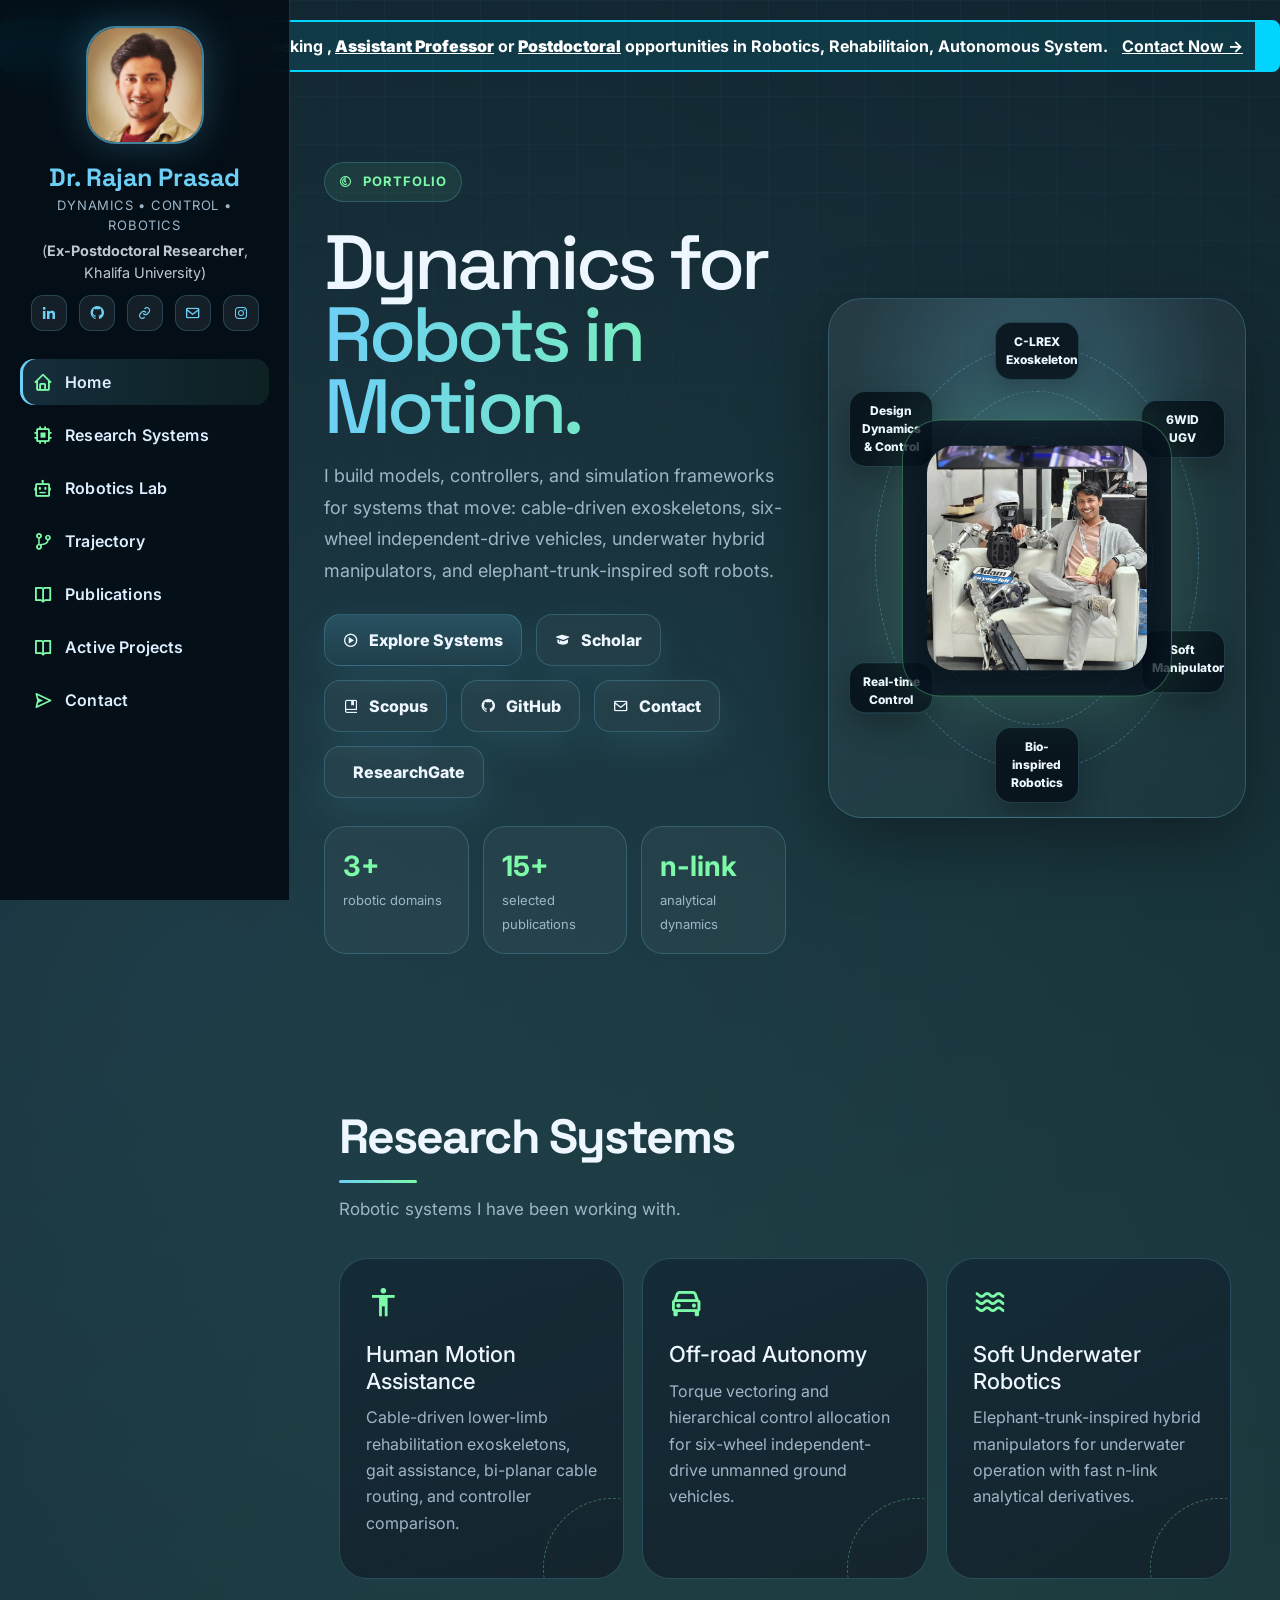
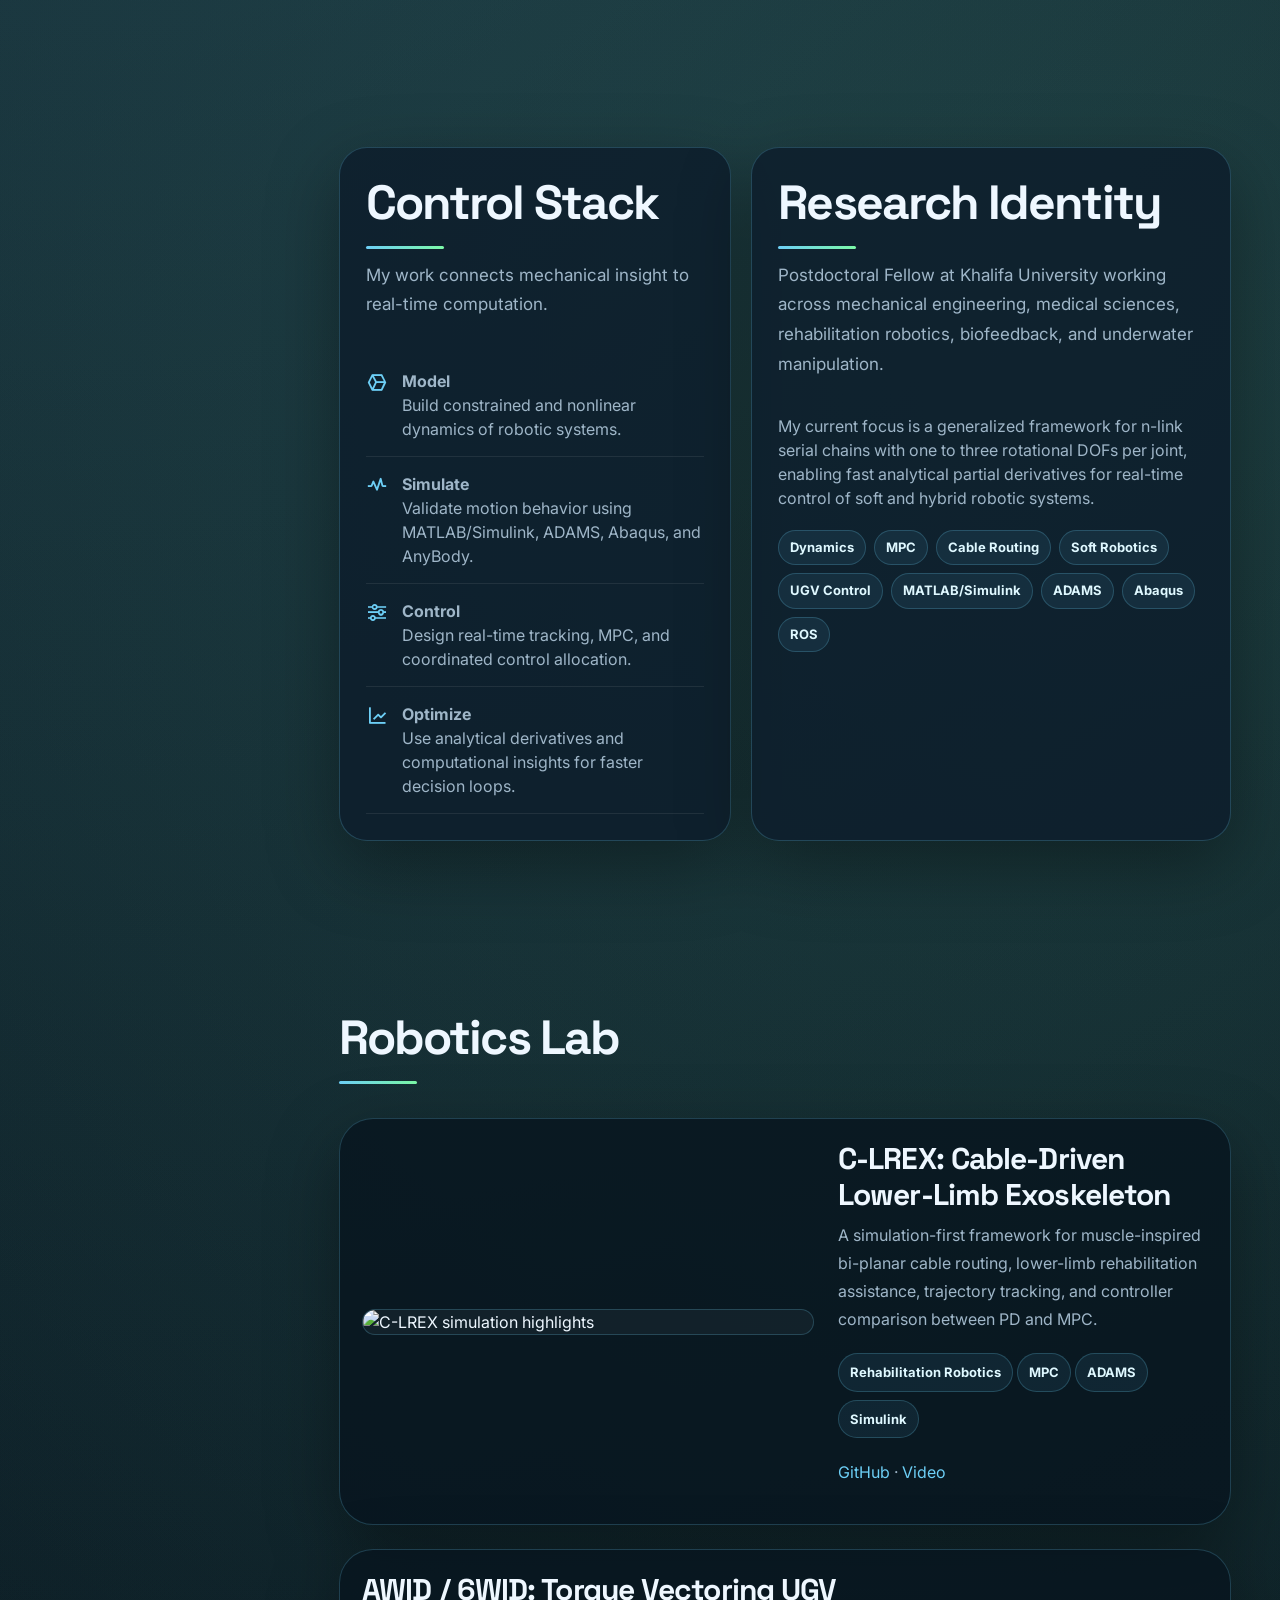
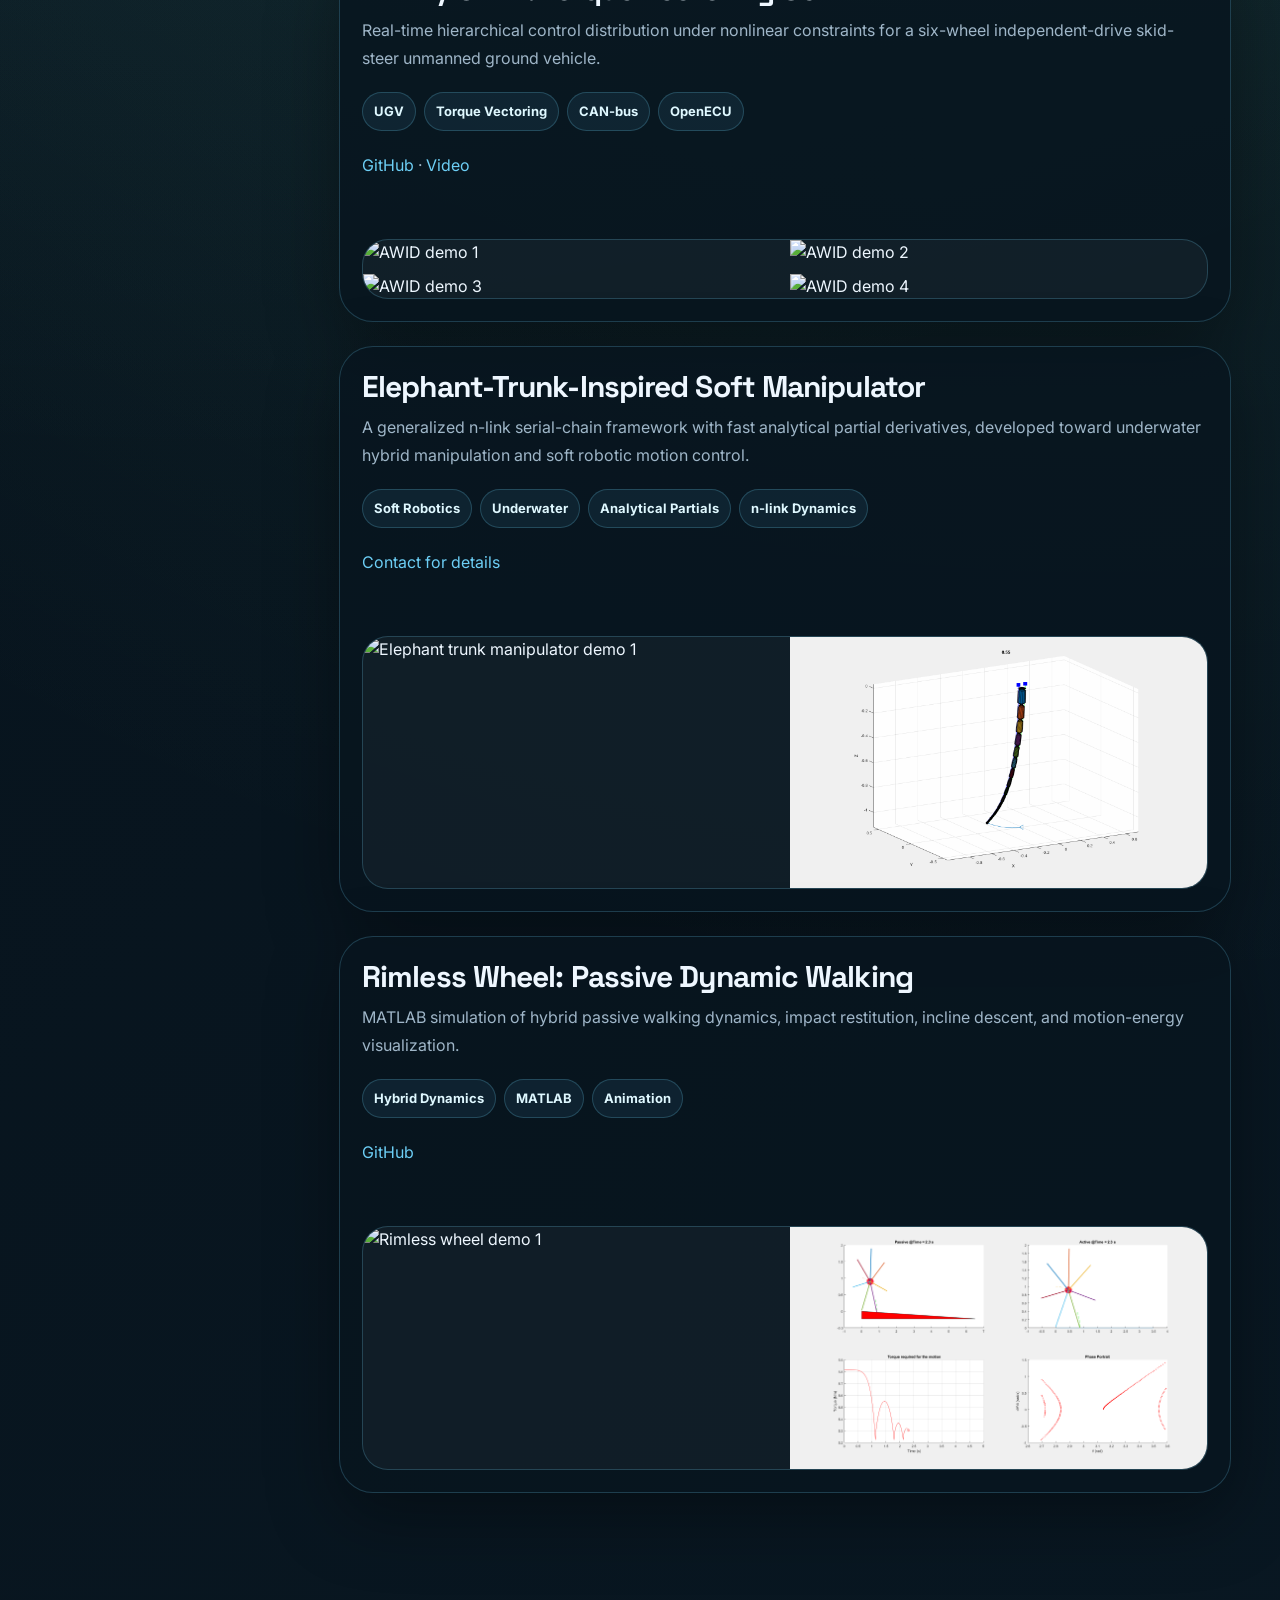
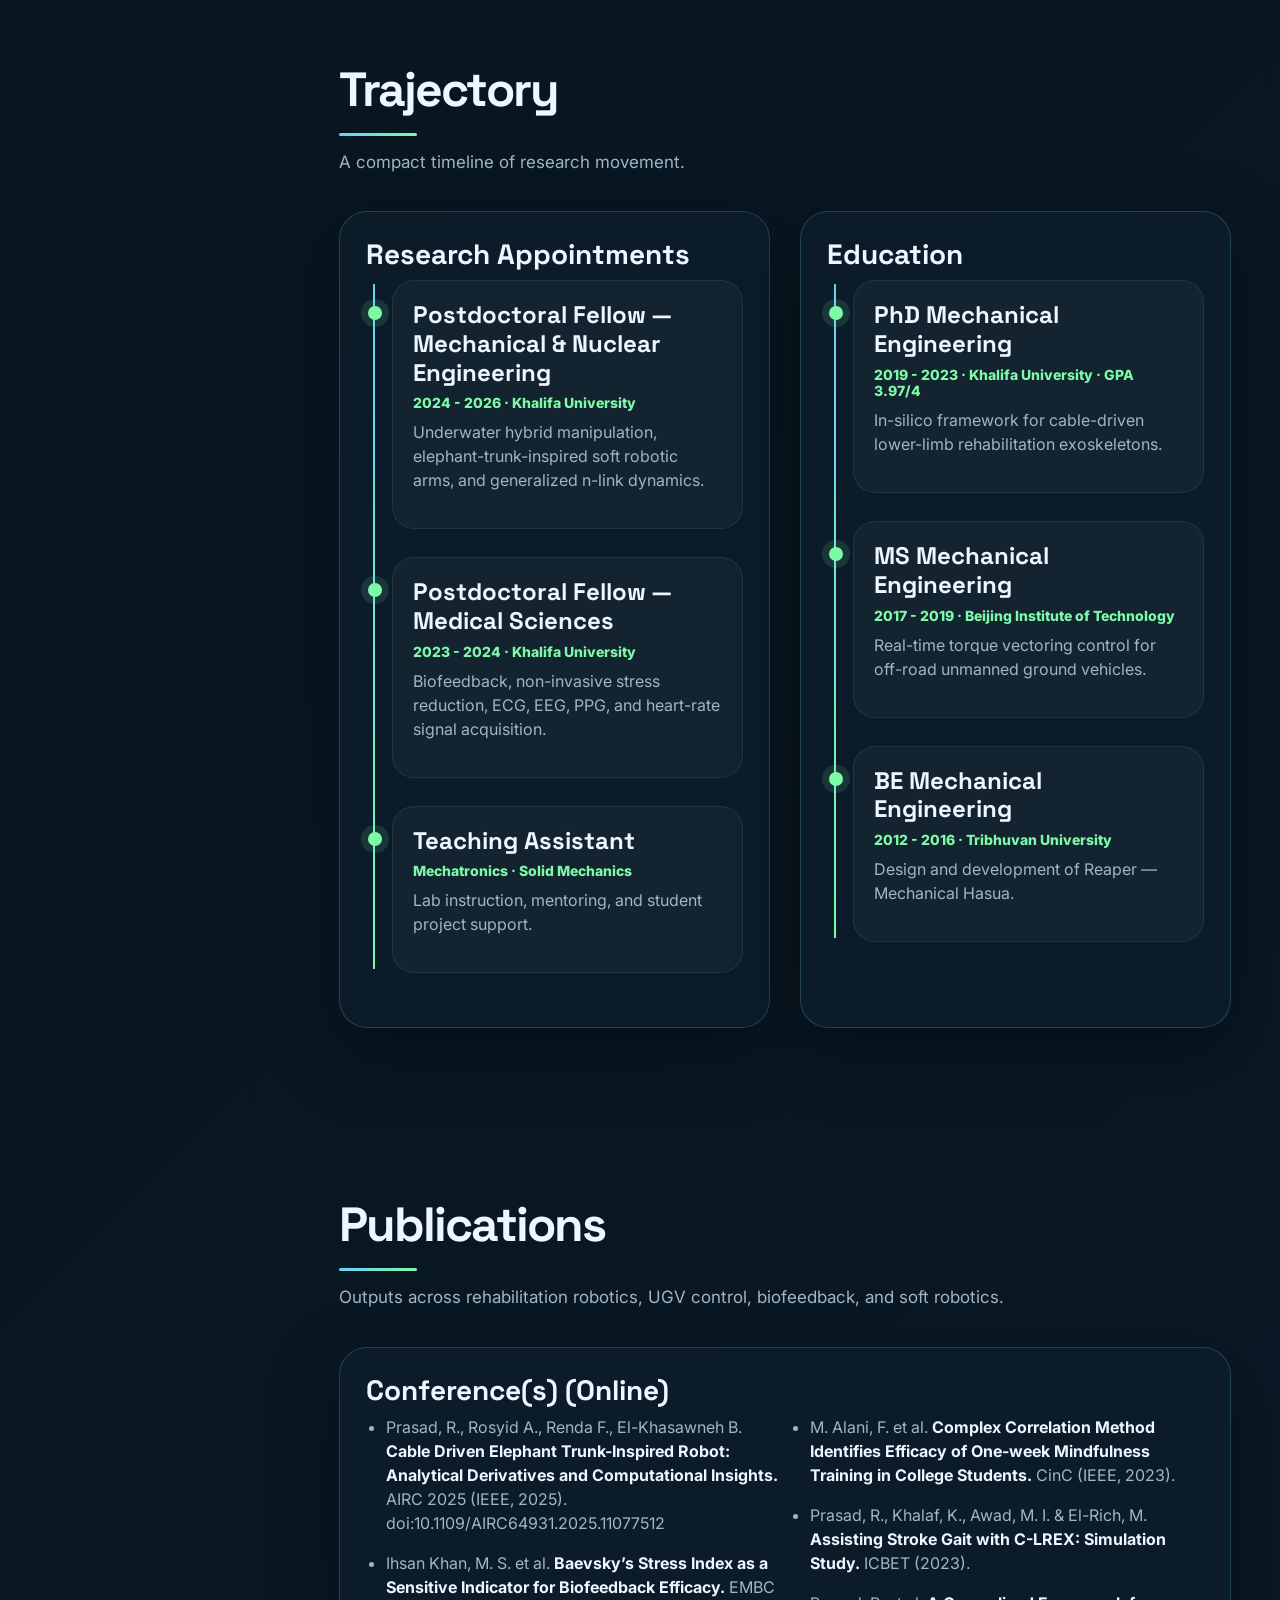
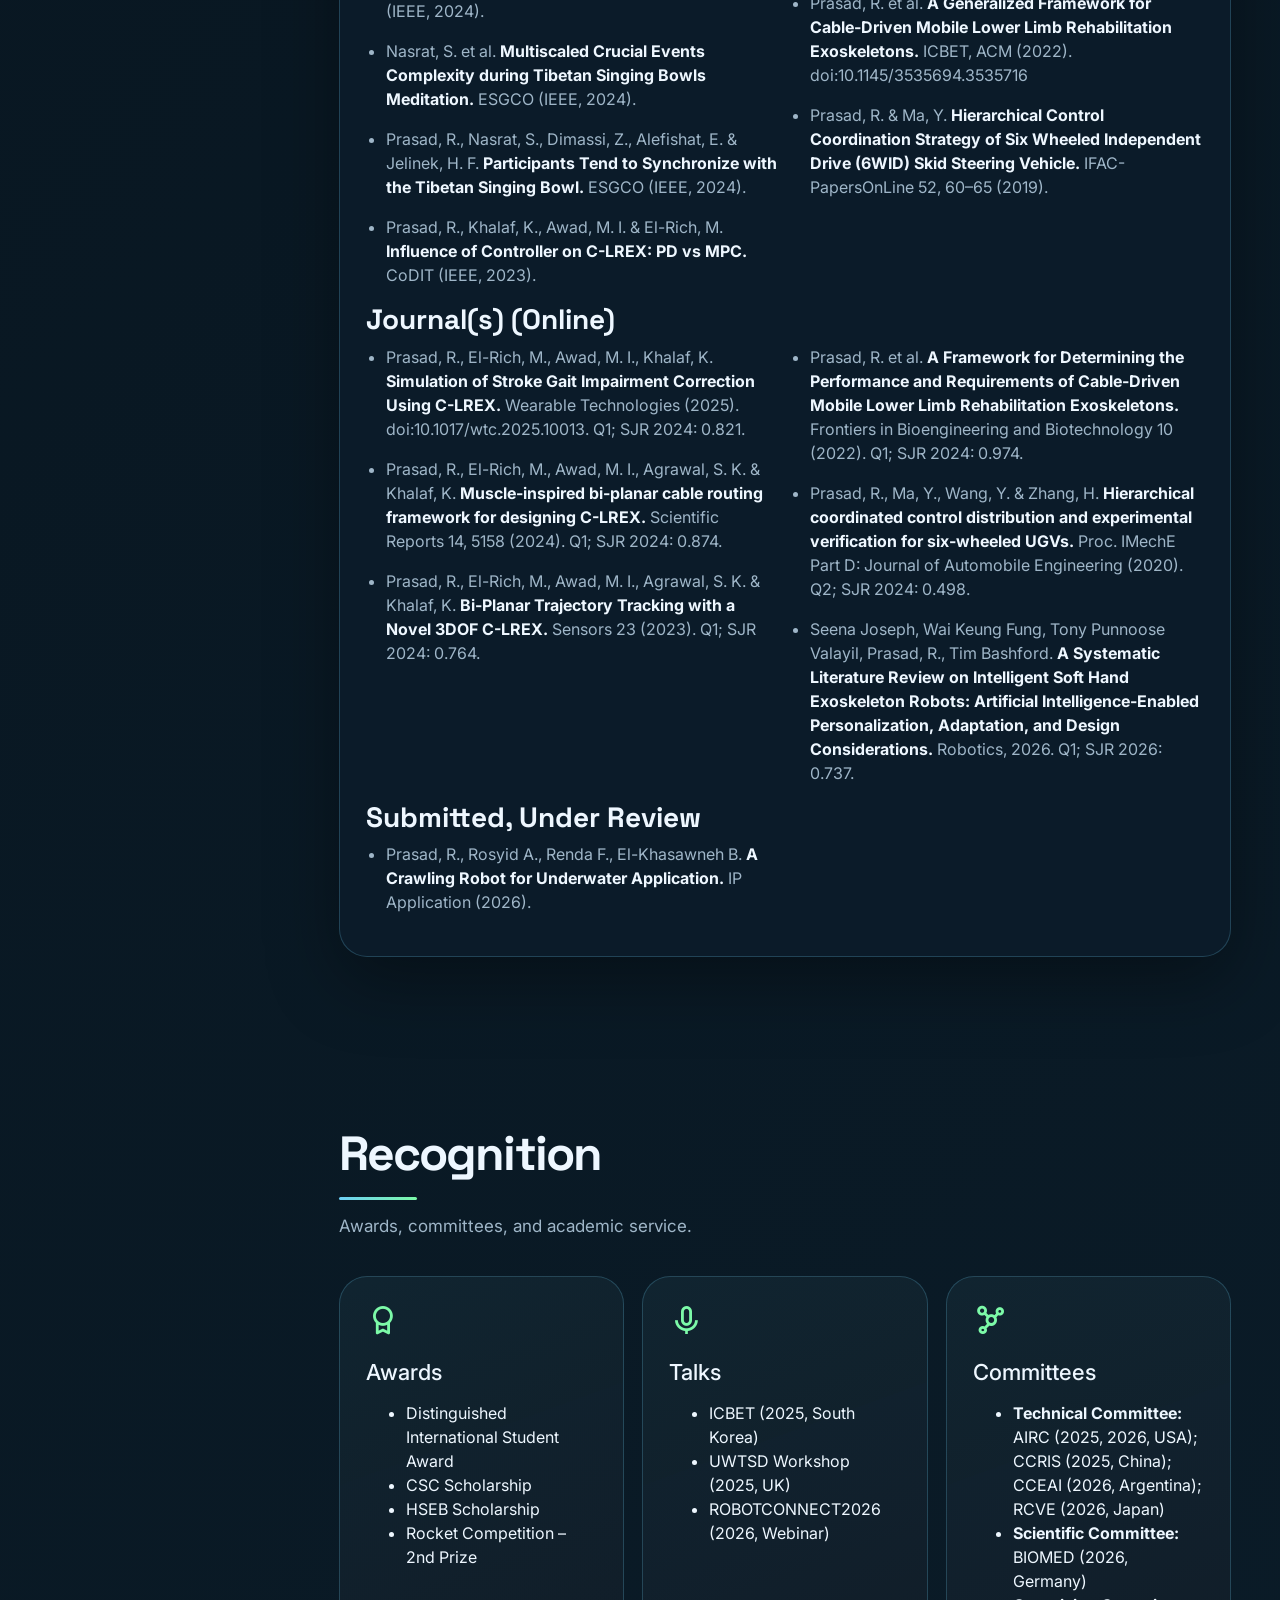
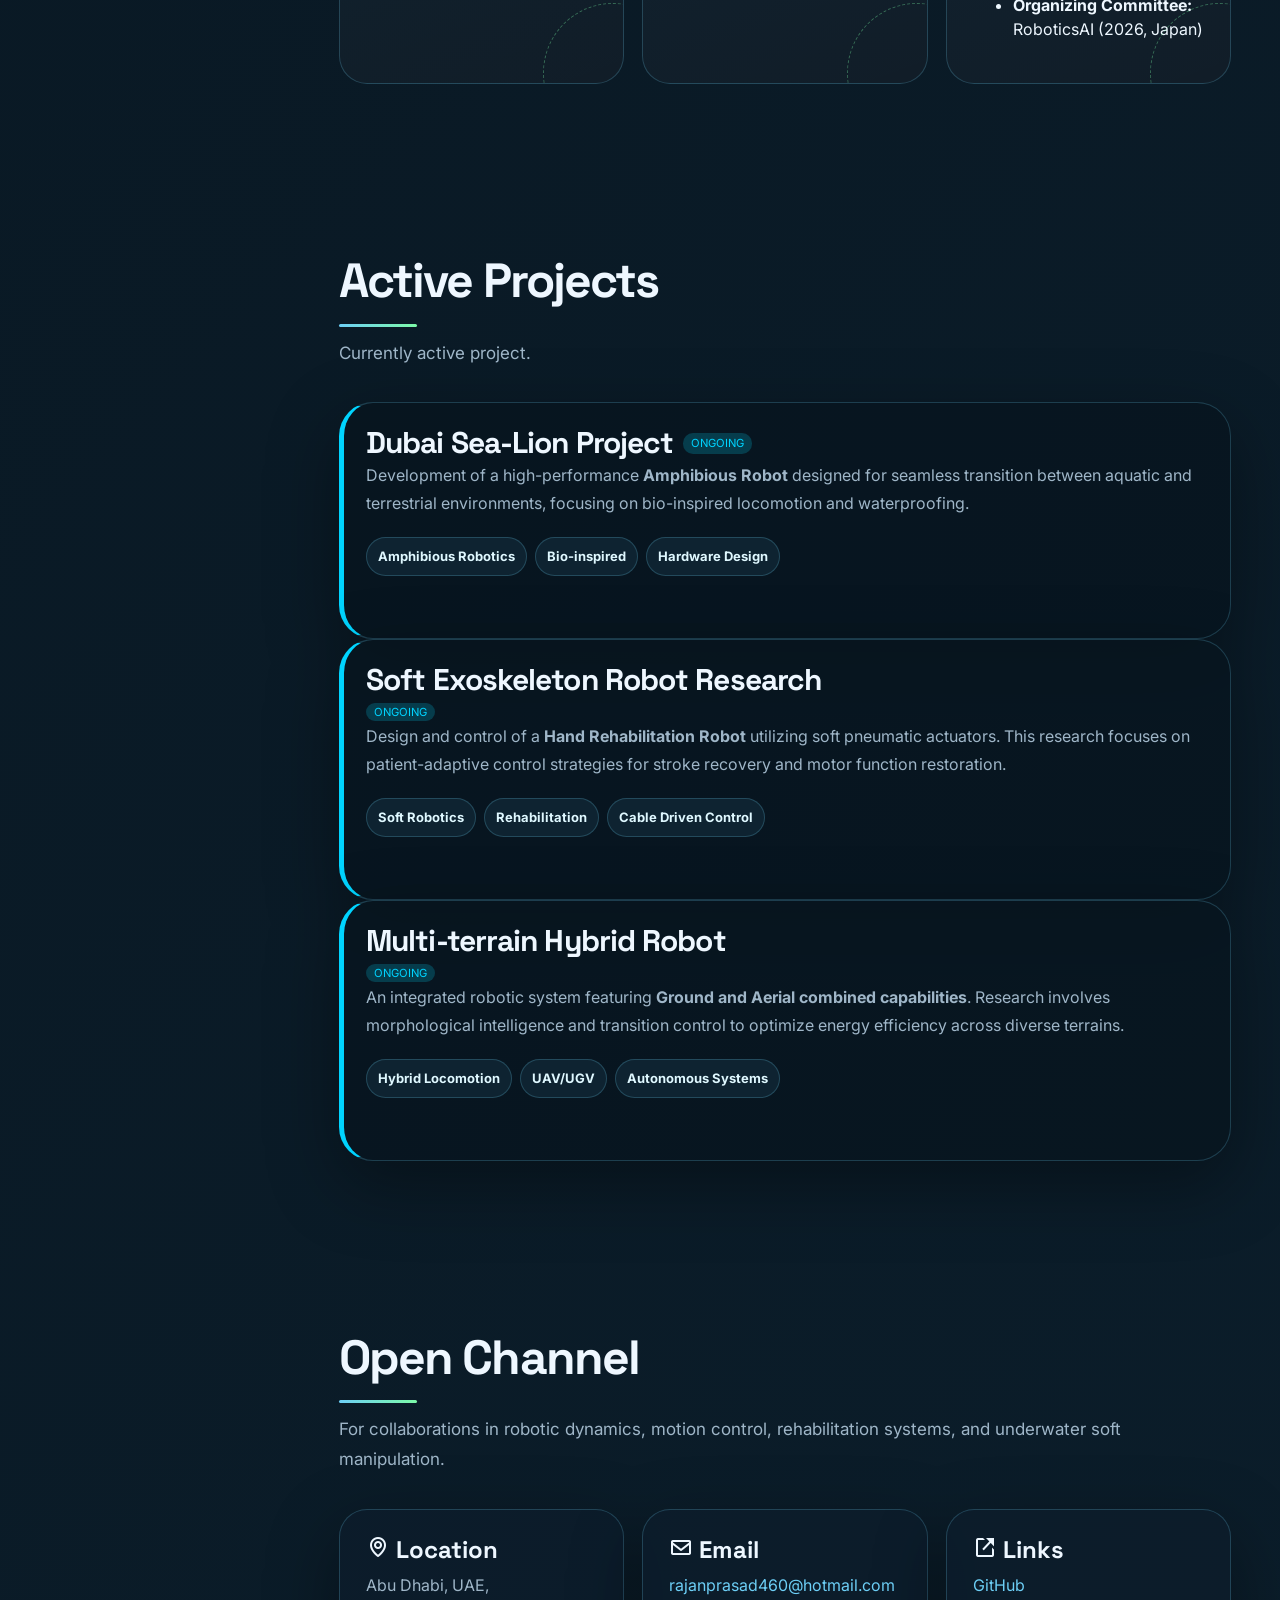
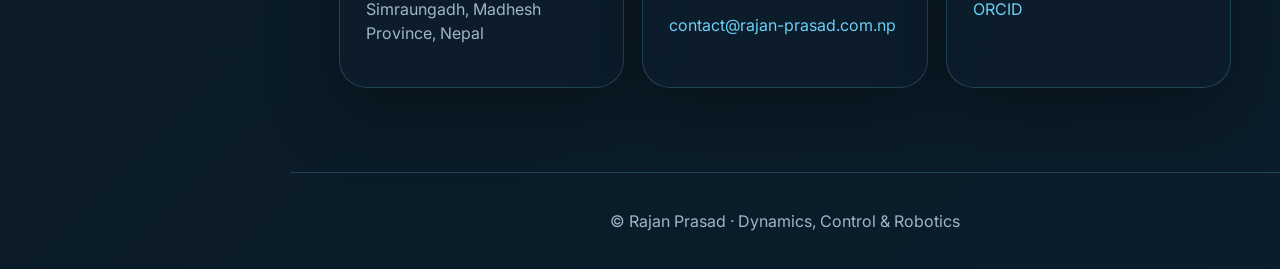
==== commit 0aff58fa: "email address updated." ====
--- a/test2.html
+++ b/test2.html
@@ -561,7 +561,58 @@
 			opacity: 0.3;
 			box-shadow: 0 0 20px #00d4ff;
 		  }
-}
+		}
+		
+		
+		
+		
+		
+				
+			/* Responsive Fixes for Mobile */
+		@media (max-width: 768px) {
+		  
+		  /* 1. Fix the Robot Visual (Nodes) */
+		  .robot-visual {
+			height: auto !important;
+			display: flex !important;
+			flex-direction: column !important;
+			align-items: center !important;
+			gap: 15px !important;
+			margin-top: 40px;
+		  }
+
+		  /* Resetting the absolute positioning so nodes stack vertically */
+		  .node {
+			position: relative !important;
+			top: auto !important;
+			left: auto !important;
+			transform: none !important;
+			width: 90% !important;
+			text-align: center !important;
+			margin: 5px 0;
+		  }
+
+		  /* Hide the orbit lines on mobile to keep it clean */
+		  .orbit {
+			display: none !important;
+		  }
+
+		  .robot-core {
+			order: -1; /* Puts the central image at the top of the list */
+			margin-bottom: 20px;
+		  }
+
+		  /* 2. Fix the Project Image Grids */
+		  .project-media {
+			grid-template-columns: 1fr !important; /* Stack images in 1 column instead of 2 */
+		  }
+
+		  /* 3. Adjust the Hiring Notice */
+		  .hiring-notice, .hiring-notice-animated {
+			width: 95% !important;
+			font-size: 0.85rem !important;
+		  }
+		}	
 		
     </style>
   </head>
@@ -1139,6 +1190,7 @@
             <div class="glass-card" data-aos="fade-up" data-aos-delay="100">
               <h4><i class="bx bx-envelope"></i> Email</h4>
               <p><a href="mailto:rajanprasad460@hotmail.com">rajanprasad460@hotmail.com</a></p>
+			  <p><a href="mailto:contact@rajan-prasad.com.np">contact@rajan-prasad.com.np</a></p>
             </div>
             <div class="glass-card" data-aos="fade-up" data-aos-delay="200">
               <h4><i class="bx bx-link-external"></i> Links</h4>
